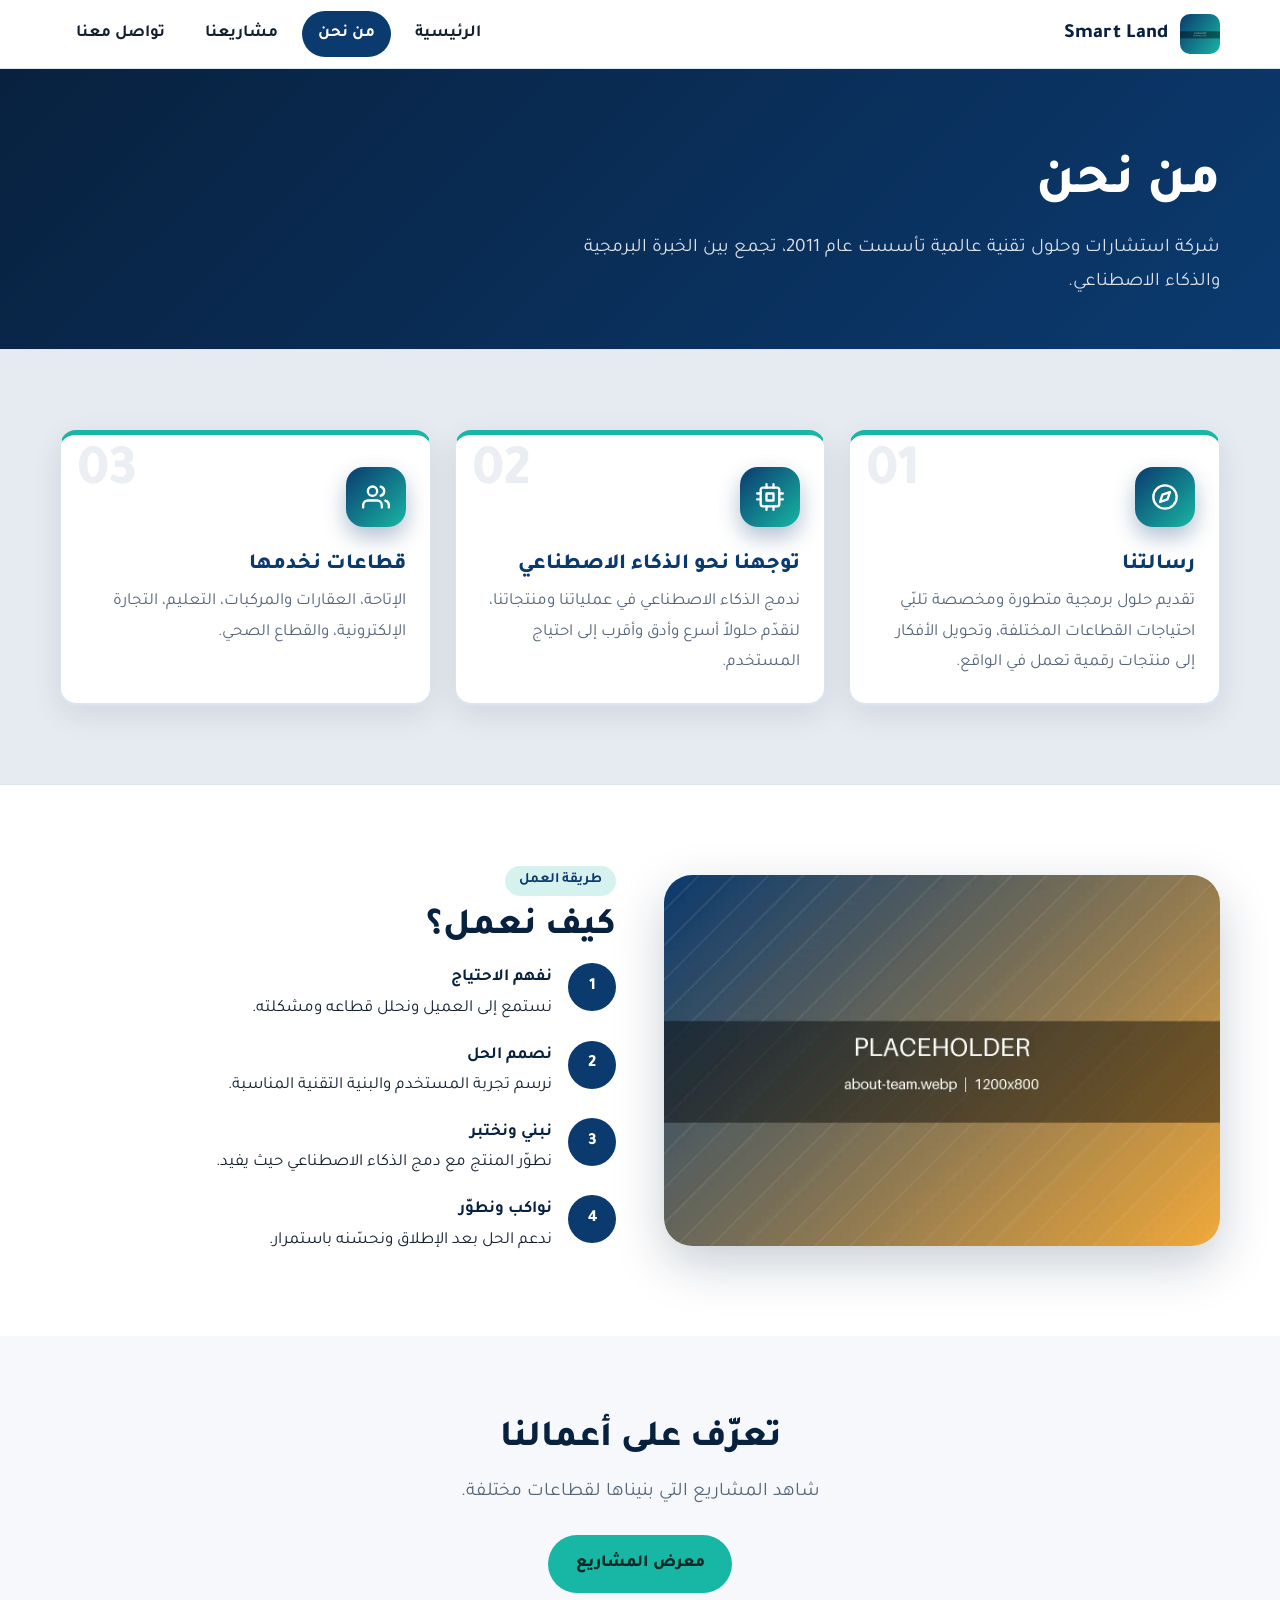
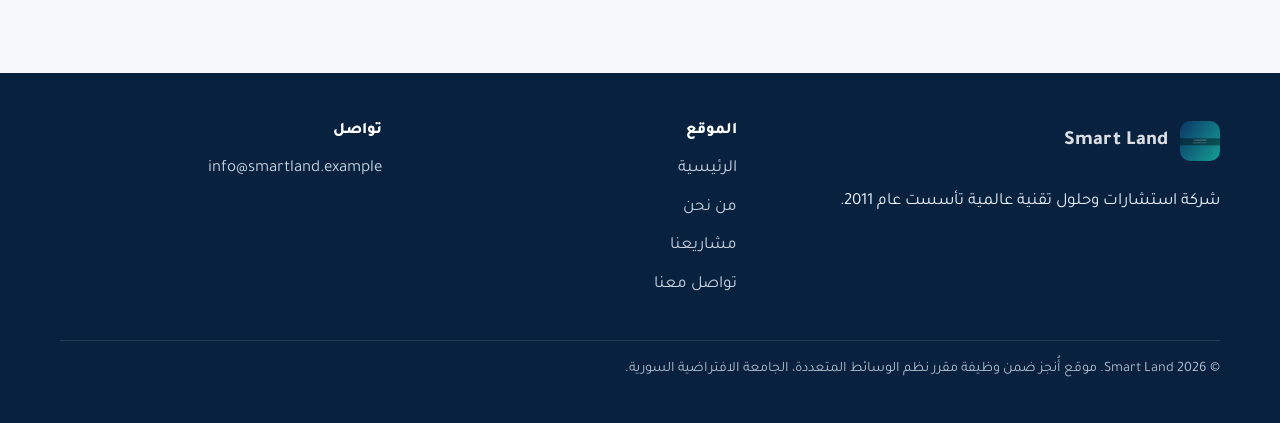
==== about.html @ 10cc29fd "tokens" ====
<!doctype html>
<html lang="ar" dir="rtl">
<head>
  <meta charset="utf-8">
  <meta name="viewport" content="width=device-width, initial-scale=1">
  <title>من نحن | Smart Land</title>
  <meta name="description" content="رسالة Smart Land وتوجهاتها وطريقة عملها في تقديم حلول برمجية مخصصة مدمجة بالذكاء الاصطناعي.">
  <link rel="icon" type="image/webp" href="assets/images/favicon.webp">
  <link rel="preconnect" href="https://fonts.googleapis.com">
  <link rel="preconnect" href="https://fonts.gstatic.com" crossorigin>
  <link rel="stylesheet" href="https://fonts.googleapis.com/css2?family=Tajawal:wght@400;500;700;800&display=swap">
  <link rel="stylesheet" href="css/tokens.css">
  <link rel="stylesheet" href="css/base.css">
  <link rel="stylesheet" href="css/components.css">
  <script>document.documentElement.classList.add("js");</script>
</head>
<body>
  <svg width="0" height="0" style="position:absolute" aria-hidden="true" focusable="false">
    <symbol id="i-cpu" viewBox="0 0 24 24"><rect x="4" y="4" width="16" height="16" rx="2"/><rect x="9" y="9" width="6" height="6"/><path d="M9 1v3M15 1v3M9 20v3M15 20v3M20 9h3M20 14h3M1 9h3M1 14h3"/></symbol>
    <symbol id="i-compass" viewBox="0 0 24 24"><circle cx="12" cy="12" r="10"/><polygon points="16.24 7.76 14.12 14.12 7.76 16.24 9.88 9.88 16.24 7.76"/></symbol>
    <symbol id="i-users" viewBox="0 0 24 24"><path d="M17 21v-2a4 4 0 0 0-4-4H5a4 4 0 0 0-4 4v2"/><circle cx="9" cy="7" r="4"/><path d="M23 21v-2a4 4 0 0 0-3-3.87"/><path d="M16 3.13a4 4 0 0 1 0 7.75"/></symbol>
  </svg>

  <a class="skip-link" href="#main">انتقل إلى المحتوى</a>

  <header class="site-header">
    <div class="container">
      <a class="brand" href="index.html">
        <img src="assets/images/logo-main.webp" width="40" height="40" alt="شعار Smart Land">
        <span>Smart Land</span>
      </a>
      <button class="nav-toggle" aria-expanded="false" aria-controls="site-nav" aria-label="القائمة">
        <span></span><span></span><span></span>
      </button>
      <nav class="nav" id="site-nav" aria-label="التنقل الرئيسي">
        <a href="index.html">الرئيسية</a>
        <a href="about.html" aria-current="page">من نحن</a>
        <a href="projects.html">مشاريعنا</a>
        <a href="contact.html">تواصل معنا</a>
      </nav>
    </div>
  </header>

  <main id="main">
    <section class="page-hero">
      <div class="container">
        <h1>من نحن</h1>
        <p>شركة استشارات وحلول تقنية عالمية تأسست عام 2011، تجمع بين الخبرة البرمجية والذكاء الاصطناعي.</p>
      </div>
    </section>

    <!-- ========== الرسالة والتوجهات ========== -->
    <section class="section section--cards">
      <div class="container">
        <!-- TODO[R2]: أكمل الصفحة بحسب تصميم R3 وأضف أقسامك الخاصة بنفس الأصناف -->
        <!-- TODO[R7]: نصوص هذا القسم مسودة مبنية على نص الوظيفة؛ راجعها وأضف محتوى موثَّق -->
        <div class="grid">
          <article class="card reveal">
            <span class="icon"><svg aria-hidden="true"><use href="#i-compass"/></svg></span>
            <h2>رسالتنا</h2>
            <p>تقديم حلول برمجية متطورة ومخصصة تلبّي احتياجات القطاعات المختلفة، وتحويل الأفكار إلى منتجات رقمية تعمل في الواقع.</p>
          </article>
          <article class="card reveal">
            <span class="icon"><svg aria-hidden="true"><use href="#i-cpu"/></svg></span>
            <h2>توجهنا نحو الذكاء الاصطناعي</h2>
            <p>ندمج الذكاء الاصطناعي في عملياتنا ومنتجاتنا، لنقدّم حلولاً أسرع وأدق وأقرب إلى احتياج المستخدم.</p>
          </article>
          <article class="card reveal">
            <span class="icon"><svg aria-hidden="true"><use href="#i-users"/></svg></span>
            <h2>قطاعات نخدمها</h2>
            <p>الإتاحة، العقارات والمركبات، التعليم، التجارة الإلكترونية، والقطاع الصحي.</p>
          </article>
        </div>
      </div>
    </section>

    <!-- ========== الصورة + كيف نعمل ========== -->
    <section class="section section--alt">
      <div class="container split">
        <!-- TODO[R4]: صورة معالجة للفريق أو لمكان العمل -->
        <img class="reveal" src="assets/images/about-team.webp" width="1200" height="800" loading="lazy" alt="فريق Smart Land يناقش تصميم حل برمجي">
        <div class="reveal">
          <span class="eyebrow">طريقة العمل</span>
          <h2>كيف نعمل؟</h2>
          <!-- TODO[R7]: تحقق من هذه الخطوات وعدّلها لتناسب ما تعتمده الشركة فعلاً -->
          <ol class="steps">
            <li><div><strong>نفهم الاحتياج</strong>نستمع إلى العميل ونحلل قطاعه ومشكلته.</div></li>
            <li><div><strong>نصمم الحل</strong>نرسم تجربة المستخدم والبنية التقنية المناسبة.</div></li>
            <li><div><strong>نبني ونختبر</strong>نطوّر المنتج مع دمج الذكاء الاصطناعي حيث يفيد.</div></li>
            <li><div><strong>نواكب ونطوّر</strong>ندعم الحل بعد الإطلاق ونحسّنه باستمرار.</div></li>
          </ol>
        </div>
      </div>
    </section>

    <section class="section cta">
      <div class="container reveal">
        <h2>تعرّف على أعمالنا</h2>
        <p class="lead">شاهد المشاريع التي بنيناها لقطاعات مختلفة.</p>
        <div class="btn-row"><a class="btn btn--primary" href="projects.html">معرض المشاريع</a></div>
      </div>
    </section>
  </main>

  <footer class="site-footer">
    <div class="container">
      <div class="footer-grid">
        <div>
          <a class="brand" href="index.html"><img src="assets/images/logo-main.webp" width="40" height="40" alt=""><span>Smart Land</span></a>
          <p>شركة استشارات وحلول تقنية عالمية تأسست عام 2011.</p>
        </div>
        <nav aria-label="روابط التذييل">
          <h3>الموقع</h3>
          <ul>
            <li><a href="index.html">الرئيسية</a></li>
            <li><a href="about.html">من نحن</a></li>
            <li><a href="projects.html">مشاريعنا</a></li>
            <li><a href="contact.html">تواصل معنا</a></li>
          </ul>
        </nav>
        <div>
          <h3>تواصل</h3>
          <ul><li><a href="mailto:info@smartland.example">info@smartland.example</a></li></ul>
        </div>
      </div>
      <p class="footer-note">© <span data-year>2026</span> Smart Land. موقع أُنجز ضمن وظيفة مقرر نظم الوسائط المتعددة، الجامعة الافتراضية السورية.</p>
    </div>
  </footer>

  <script src="js/main.js" defer></script>
</body>
</html>
---- css/tokens.css ----
/* ==========================================================================
   tokens.css — هوية Smart Land (المتغيرات فقط)
   TODO[R3]: استبدل القيم أدناه بقيم دليل الهوية المعتمد. لا تغيّر أسماء المتغيرات.
   باقي ملفات CSS تقرأ من هنا فقط، فتغيير هذا الملف يغيّر مظهر الموقع كله.
   ========================================================================== */

:root {
  /* الألوان (قيم مؤقتة حتى اعتماد الهوية) */
  --color-primary: #0b3a6f;
  --color-primary-contrast: #ffffff;
  --color-accent: #18b6a4;
  --color-accent-contrast: #062925;
  --color-highlight: #f2a93b;

  --color-bg: #f6f8fb;
  --color-surface: #ffffff;
  --color-dark: #08213f;
  --color-dark-contrast: #eaf1fa;

  --color-text: #14202e;
  --color-text-muted: #55657a;
  --color-border: #dbe3ee;

  /* الخطوط (Tajawal تُحمَّل من Google Fonts في رأس كل صفحة) */
  --font-body: "Tajawal", "Segoe UI", Tahoma, Arial, sans-serif;
  --font-display: "Tajawal", "Segoe UI", Tahoma, Arial, sans-serif;

  /* الأشكال */
  --radius-sm: 8px;
  --radius: 16px;
  --radius-lg: 28px;
  --shadow: 0 10px 30px rgba(8, 33, 63, 0.10);
  --shadow-strong: 0 18px 50px rgba(8, 33, 63, 0.22);

  /* المسافات والعرض */
  --space-1: 0.25rem;
  --space-2: 0.5rem;
  --space-3: 0.75rem;
  --space-4: 1rem;
  --space-5: 1.5rem;
  --space-6: 2rem;
  --space-7: 3rem;
  --space-8: 5rem;
  --container: 1160px;
  --gutter: 20px;

  /* الحركة */
  --ease: cubic-bezier(0.2, 0.7, 0.2, 1);
  --dur: 0.5s;
}
---- css/base.css ----
/* base.css — إعادة ضبط، طباعة، تخطيط عام (RTL أولاً) */

*,
*::before,
*::after {
  box-sizing: border-box;
}

html {
  -webkit-text-size-adjust: 100%;
  scroll-behavior: smooth;
  scroll-padding-top: 84px; /* ارتفاع الهيدر الثابت */
}

body {
  margin: 0;
  font-family: var(--font-body);
  font-size: 1.0625rem;
  line-height: 1.8;
  color: var(--color-text);
  background: var(--color-bg);
  text-rendering: optimizeLegibility;
}

img,
video {
  display: block;
  max-width: 100%;
  height: auto;
}

h1,
h2,
h3,
h4 {
  margin: 0 0 var(--space-3);
  font-family: var(--font-display);
  font-weight: 800;
  line-height: 1.3;
  color: var(--color-dark);
}

h1 { font-size: clamp(2rem, 5vw, 3.4rem); }
h2 { font-size: clamp(1.6rem, 3.4vw, 2.3rem); }
h3 { font-size: 1.25rem; }

p { margin: 0 0 var(--space-4); }

a {
  color: var(--color-primary);
  text-decoration-thickness: 1px;
  text-underline-offset: 3px;
}

ul,
ol { margin: 0; padding: 0; list-style: none; }

button,
input,
textarea,
select { font: inherit; color: inherit; }

:focus-visible {
  outline: 3px solid var(--color-highlight);
  outline-offset: 3px;
  border-radius: 4px;
}

.container {
  width: min(100% - 2 * var(--gutter), var(--container));
  margin-inline: auto;
}

.section { padding-block: var(--space-8); }
.section--alt { background: var(--color-surface); }
.section--dark {
  background: var(--color-dark);
  color: var(--color-dark-contrast);
}
.section--dark h2,
.section--dark h3 { color: #fff; }

.section-head {
  max-width: 680px;
  margin-bottom: var(--space-7);
}
.section-head--center { margin-inline: auto; text-align: center; }

.eyebrow {
  display: inline-block;
  margin-bottom: var(--space-2);
  padding: 2px 14px;
  font-size: 0.9rem;
  font-weight: 700;
  color: var(--color-primary);
  background: color-mix(in srgb, var(--color-accent) 18%, transparent);
  border-radius: 999px;
}
.section--dark .eyebrow { color: var(--color-accent); background: rgba(255, 255, 255, 0.08); }

.lead { font-size: 1.2rem; color: var(--color-text-muted); }
.section--dark .lead { color: color-mix(in srgb, var(--color-dark-contrast) 80%, transparent); }

.visually-hidden {
  position: absolute !important;
  width: 1px;
  height: 1px;
  margin: -1px;
  padding: 0;
  overflow: hidden;
  clip: rect(0, 0, 0, 0);
  white-space: nowrap;
  border: 0;
}

.skip-link {
  position: absolute;
  inset-block-start: -60px;
  inset-inline-start: var(--gutter);
  z-index: 200;
  padding: var(--space-2) var(--space-4);
  color: #fff;
  background: var(--color-primary);
  border-radius: var(--radius-sm);
}
.skip-link:focus { inset-block-start: var(--space-3); }

/* ظهور تدريجي عند التمرير (يُفعَّل بالجافاسكربت فقط، فلا يختفي المحتوى بدونها) */
.js .reveal {
  opacity: 0;
  transform: translateY(24px);
  transition: opacity var(--dur) var(--ease), transform var(--dur) var(--ease);
}
.js .reveal.is-visible { opacity: 1; transform: none; }

@media (prefers-reduced-motion: reduce) {
  html { scroll-behavior: auto; }
  .js .reveal { opacity: 1; transform: none; transition: none; }
  * { animation-duration: 0.01ms !important; transition-duration: 0.01ms !important; }
}
---- css/components.css ----
/* components.css — مكوّنات الواجهة. لا ألوان صريحة هنا: كلها من tokens.css */

/* ---------- الهيدر والتنقل ---------- */
.site-header {
  position: sticky;
  inset-block-start: 0;
  z-index: 100;
  background: color-mix(in srgb, var(--color-surface) 92%, transparent);
  backdrop-filter: blur(10px);
  border-block-end: 1px solid var(--color-border);
}
.site-header .container {
  display: flex;
  align-items: center;
  justify-content: space-between;
  gap: var(--space-4);
  min-height: 68px;
}
.brand {
  display: inline-flex;
  align-items: center;
  gap: var(--space-3);
  font-weight: 800;
  font-size: 1.25rem;
  color: var(--color-dark);
  text-decoration: none;
}
.brand img { width: 40px; height: 40px; border-radius: 10px; }

.nav-toggle {
  display: none;
  padding: var(--space-2) var(--space-3);
  background: none;
  border: 1px solid var(--color-border);
  border-radius: var(--radius-sm);
  cursor: pointer;
}
.nav-toggle span {
  display: block;
  width: 22px;
  height: 2px;
  margin-block: 5px;
  background: var(--color-dark);
}
.nav { display: flex; align-items: center; gap: var(--space-2); }
.nav a {
  padding: var(--space-2) var(--space-4);
  font-weight: 700;
  color: var(--color-text);
  text-decoration: none;
  border-radius: 999px;
  transition: background 0.2s, color 0.2s;
}
.nav a:hover { background: color-mix(in srgb, var(--color-accent) 16%, transparent); }
.nav a[aria-current="page"] { color: var(--color-primary-contrast); background: var(--color-primary); }

@media (max-width: 820px) {
  .nav-toggle { display: block; }
  .nav {
    position: absolute;
    inset-inline: 0;
    inset-block-start: 100%;
    flex-direction: column;
    align-items: stretch;
    padding: var(--space-3) var(--gutter) var(--space-5);
    background: var(--color-surface);
    border-block-end: 1px solid var(--color-border);
    box-shadow: var(--shadow);
    display: none;
  }
  .nav.is-open { display: flex; }
  .nav a { padding: var(--space-3) var(--space-4); }
}

/* ---------- الأزرار ---------- */
.btn {
  display: inline-flex;
  align-items: center;
  justify-content: center;
  gap: var(--space-2);
  padding: 0.75rem 1.6rem;
  font-weight: 800;
  text-decoration: none;
  border: 2px solid transparent;
  border-radius: 999px;
  cursor: pointer;
  transition: transform 0.2s var(--ease), box-shadow 0.2s, background 0.2s;
}
.btn:hover { transform: translateY(-2px); box-shadow: var(--shadow); }
.btn--primary { color: var(--color-accent-contrast); background: var(--color-accent); }
.btn--ghost { color: #fff; border-color: rgba(255, 255, 255, 0.55); background: transparent; }
.btn--ghost:hover { background: rgba(255, 255, 255, 0.12); }
.btn--dark { color: var(--color-primary-contrast); background: var(--color-primary); }
.btn-row { display: flex; flex-wrap: wrap; gap: var(--space-3); margin-block-start: var(--space-5); }

/* ---------- الواجهة الرئيسية (hero) ---------- */
.hero {
  position: relative;
  display: grid;
  align-items: center;
  min-height: min(88vh, 760px);
  color: #fff;
  background: var(--color-dark);
  overflow: hidden;
  isolation: isolate;
}
.hero__bg {
  position: absolute;
  inset: 0;
  z-index: -2;
  width: 100%;
  height: 100%;
  object-fit: cover;
}
.hero::after {
  content: "";
  position: absolute;
  inset: 0;
  z-index: -1;
  background: linear-gradient(
    270deg,
    color-mix(in srgb, var(--color-dark) 92%, transparent) 15%,
    color-mix(in srgb, var(--color-dark) 45%, transparent) 100%
  );
}
.hero .container { padding-block: var(--space-8); }
.hero h1 { max-width: 16ch; color: #fff; }
.hero p { max-width: 54ch; font-size: 1.25rem; color: color-mix(in srgb, #fff 88%, transparent); }
.hero .eyebrow { color: var(--color-accent); background: rgba(255, 255, 255, 0.1); }

.page-hero {
  padding-block: var(--space-8) var(--space-7);
  color: #fff;
  background: linear-gradient(135deg, var(--color-dark), var(--color-primary));
}
.page-hero h1 { color: #fff; margin-bottom: var(--space-3); }
.page-hero p { max-width: 60ch; margin: 0; font-size: 1.2rem; color: color-mix(in srgb, #fff 85%, transparent); }

/* ---------- الإحصاءات ---------- */
.stats {
  display: grid;
  grid-template-columns: repeat(auto-fit, minmax(200px, 1fr));
  gap: var(--space-5);
  margin-block-start: calc(var(--space-7) * -1);
  position: relative;
  z-index: 2;
}
/* المربع = زر. perspective هنا تعطي عمقاً ثلاثي الأبعاد للقلب */
.stat {
  display: block;
  padding: 0;
  font: inherit;
  text-align: center;
  color: inherit;
  background: none;
  border: 0;
  border-radius: var(--radius);
  cursor: pointer;
  perspective: 900px;
}
/* هذا العنصر هو الذي يدور (الكلاس flip-diagonal-2-tl يُضاف عليه من main.js) */
.stat__inner {
  position: relative;
  display: block;
  min-height: 150px;
  transform-style: preserve-3d;
}
.stat__face {
  position: absolute;
  inset: 0;
  display: flex;
  flex-direction: column;
  align-items: center;
  justify-content: center;
  gap: var(--space-1);
  padding: var(--space-4);
  background: var(--color-surface);
  border: 1px solid var(--color-border);
  border-radius: var(--radius);
  box-shadow: var(--shadow);
  -webkit-backface-visibility: hidden;
          backface-visibility: hidden;
}
/* الوجه الخلفي مقلوب مسبقاً حول المحور نفسه، فيظهر مستقيماً بعد القلب */
.stat__face--back {
  color: var(--color-primary-contrast);
  background: var(--color-primary);
  border-color: var(--color-primary);
  -webkit-transform: rotate3d(-1, 1, 0, 180deg);
          transform: rotate3d(-1, 1, 0, 180deg);
}
.stat__label { font-weight: 700; color: var(--color-dark); }
.stat__hint { font-size: 0.85rem; color: var(--color-text-muted); }
.stat__value {
  font-size: 2.6rem;
  line-height: 1.2;
  color: var(--color-primary-contrast);
}
.stat__face--back .stat__label { color: color-mix(in srgb, var(--color-primary-contrast) 85%, transparent); }
.stat:hover .stat__face--front { border-color: var(--color-accent); }

/* ----------------------------------------------
 * انيمشن القلب: Animista (flip-diagonal-2-tl)
 * Licensed under FreeBSD License. http://animista.net/license
 * ---------------------------------------------- */
.flip-diagonal-2-tl {
	-webkit-animation: flip-diagonal-2-tl 0.4s cubic-bezier(0.455, 0.030, 0.515, 0.955) both;
	        animation: flip-diagonal-2-tl 0.4s cubic-bezier(0.455, 0.030, 0.515, 0.955) both;
}
@-webkit-keyframes flip-diagonal-2-tl {
  0% {
    -webkit-transform: rotate3d(-1, 1, 0, 0deg);
            transform: rotate3d(-1, 1, 0, 0deg);
  }
  100% {
    -webkit-transform: rotate3d(-1, 1, 0, -180deg);
            transform: rotate3d(-1, 1, 0, -180deg);
  }
}
@keyframes flip-diagonal-2-tl {
  0% {
    -webkit-transform: rotate3d(-1, 1, 0, 0deg);
            transform: rotate3d(-1, 1, 0, 0deg);
  }
  100% {
    -webkit-transform: rotate3d(-1, 1, 0, -180deg);
            transform: rotate3d(-1, 1, 0, -180deg);
  }
}

/* القلب العكسي (إضافتنا): يعيد المربع إلى وجهه الأمامي عند الضغط مرة ثانية */
.flip-diagonal-2-tl-back {
	-webkit-animation: flip-diagonal-2-tl-back 0.4s cubic-bezier(0.455, 0.030, 0.515, 0.955) both;
	        animation: flip-diagonal-2-tl-back 0.4s cubic-bezier(0.455, 0.030, 0.515, 0.955) both;
}
@-webkit-keyframes flip-diagonal-2-tl-back {
  0% {
    -webkit-transform: rotate3d(-1, 1, 0, -180deg);
            transform: rotate3d(-1, 1, 0, -180deg);
  }
  100% {
    -webkit-transform: rotate3d(-1, 1, 0, 0deg);
            transform: rotate3d(-1, 1, 0, 0deg);
  }
}
@keyframes flip-diagonal-2-tl-back {
  0% {
    -webkit-transform: rotate3d(-1, 1, 0, -180deg);
            transform: rotate3d(-1, 1, 0, -180deg);
  }
  100% {
    -webkit-transform: rotate3d(-1, 1, 0, 0deg);
            transform: rotate3d(-1, 1, 0, 0deg);
  }
}

/* ---------- البطاقات ---------- */
.grid {
  display: grid;
  grid-template-columns: repeat(auto-fill, minmax(280px, 1fr));
  gap: var(--space-5);
}
.card {
  display: flex;
  flex-direction: column;
  padding: var(--space-5);
  background: var(--color-surface);
  border: 1px solid var(--color-border);
  border-radius: var(--radius);
  transition: transform 0.25s var(--ease), box-shadow 0.25s;
}
.card:hover { transform: translateY(-4px); box-shadow: var(--shadow); }
.card p { margin: 0; color: var(--color-text-muted); }
.card h2,
.project__body h2 { font-size: 1.35rem; }
.section--alt .card { background: var(--color-bg); }

.icon {
  display: grid;
  place-items: center;
  width: 52px;
  height: 52px;
  margin-bottom: var(--space-4);
  color: var(--color-primary);
  background: color-mix(in srgb, var(--color-accent) 20%, transparent);
  border-radius: 14px;
}
.icon svg {
  width: 26px;
  height: 26px;
  fill: none;
  stroke: currentColor;
  stroke-width: 2;
  stroke-linecap: round;
  stroke-linejoin: round;
}

.split {
  display: grid;
  grid-template-columns: 1fr 1fr;
  gap: var(--space-7);
  align-items: center;
}
.split img { width: 100%; border-radius: var(--radius-lg); box-shadow: var(--shadow-strong); }
@media (max-width: 820px) { .split { grid-template-columns: 1fr; gap: var(--space-5); } }

.steps { counter-reset: step; display: grid; gap: var(--space-4); }
.steps li {
  counter-increment: step;
  display: grid;
  grid-template-columns: 48px 1fr;
  gap: var(--space-4);
  align-items: start;
}
.steps li::before {
  content: counter(step);
  display: grid;
  place-items: center;
  width: 48px;
  height: 48px;
  font-weight: 800;
  color: var(--color-primary-contrast);
  background: var(--color-primary);
  border-radius: 50%;
}
.steps strong { display: block; color: var(--color-dark); }

/* ---------- المشاريع ---------- */
.filters { display: flex; flex-wrap: wrap; gap: var(--space-2); margin-bottom: var(--space-6); }
.filter-btn {
  padding: var(--space-2) var(--space-4);
  font-weight: 700;
  background: var(--color-surface);
  border: 1px solid var(--color-border);
  border-radius: 999px;
  cursor: pointer;
}
.filter-btn[aria-pressed="true"] {
  color: var(--color-primary-contrast);
  background: var(--color-primary);
  border-color: var(--color-primary);
}

.project {
  display: flex;
  flex-direction: column;
  overflow: hidden;
  background: var(--color-surface);
  border: 1px solid var(--color-border);
  border-radius: var(--radius);
  transition: transform 0.25s var(--ease), box-shadow 0.25s;
}
.project:hover { transform: translateY(-4px); box-shadow: var(--shadow-strong); }
.project[hidden] { display: none; }
.project > img { width: 100%; aspect-ratio: 3 / 2; object-fit: cover; }
.project__media {
  position: relative;
  padding: 0;
  border: 0;
  background: none;
  cursor: zoom-in;
  overflow: hidden;
}
.project__media img {
  width: 100%;
  aspect-ratio: 3 / 2;
  object-fit: cover;
  transition: transform 0.6s var(--ease);
}
.project:hover .project__media img { transform: scale(1.06); }
.project__body { display: flex; flex: 1; flex-direction: column; padding: var(--space-5); }
.project__body p { color: var(--color-text-muted); }
.tag {
  align-self: flex-start;
  margin-bottom: var(--space-3);
  padding: 2px 12px;
  font-size: 0.85rem;
  font-weight: 800;
  color: var(--color-primary);
  background: color-mix(in srgb, var(--color-highlight) 28%, transparent);
  border-radius: 999px;
}

/* ---------- الفيديو + النص المتزامن ---------- */
.video-block {
  display: grid;
  grid-template-columns: 1.5fr 1fr;
  gap: var(--space-5);
  align-items: stretch;
}
@media (max-width: 900px) { .video-block { grid-template-columns: 1fr; } }

.video-player {
  position: relative;
  overflow: hidden;
  background: #000;
  border-radius: var(--radius);
  box-shadow: var(--shadow-strong);
}
.video-player video { width: 100%; aspect-ratio: 16 / 9; background: #000; }
.video-fallback {
  padding: var(--space-3) var(--space-4);
  font-size: 0.95rem;
  color: var(--color-dark-contrast);
  background: rgba(255, 255, 255, 0.08);
}
.video-fallback[hidden] { display: none; }

.transcript {
  display: flex;
  flex-direction: column;
  min-height: 0;
  max-height: 440px;
  padding: var(--space-4);
  color: var(--color-text);
  background: var(--color-surface);
  border-radius: var(--radius);
}
.transcript h3 { margin-bottom: var(--space-3); font-size: 1.05rem; }
.transcript ol {
  position: relative; /* كي تحسب offsetTop داخل القائمة نفسها (video-sync.js) */
  flex: 1;
  min-height: 0;
  overflow-y: auto;
  display: grid;
  align-content: start;
  gap: var(--space-1);
}
.transcript button {
  display: block;
  width: 100%;
  padding: var(--space-2) var(--space-3);
  text-align: start;
  line-height: 1.7;
  background: none;
  border: 0;
  border-inline-start: 4px solid transparent;
  border-radius: var(--radius-sm);
  cursor: pointer;
  transition: background 0.2s;
}
.transcript button:hover { background: var(--color-bg); }
.transcript .is-active button {
  font-weight: 800;
  background: color-mix(in srgb, var(--color-accent) 18%, transparent);
  border-inline-start-color: var(--color-accent);
}
.transcript time { margin-inline-end: var(--space-2); font-size: 0.8rem; color: var(--color-text-muted); }

/* ---------- Lightbox ---------- */
dialog.lightbox {
  width: min(94vw, 1100px);
  max-height: 92vh;
  padding: 0;
  overflow: hidden;
  color: #fff;
  background: var(--color-dark);
  border: 0;
  border-radius: var(--radius);
}
dialog.lightbox::backdrop { background: rgba(4, 12, 24, 0.82); }
dialog.lightbox img { width: 100%; max-height: 80vh; object-fit: contain; }
dialog.lightbox p { margin: 0; padding: var(--space-3) var(--space-5); }
.lightbox__close {
  position: absolute;
  inset-block-start: var(--space-3);
  inset-inline-end: var(--space-3);
  width: 42px;
  height: 42px;
  font-size: 1.5rem;
  line-height: 1;
  color: #fff;
  background: rgba(0, 0, 0, 0.55);
  border: 0;
  border-radius: 50%;
  cursor: pointer;
}

/* ---------- التواصل ---------- */
.contact-grid { display: grid; grid-template-columns: 1fr 1.2fr; gap: var(--space-6); align-items: start; }
@media (max-width: 820px) { .contact-grid { grid-template-columns: 1fr; } }
.contact-list { display: grid; gap: var(--space-4); }
.contact-list li { display: flex; gap: var(--space-4); align-items: flex-start; }
.contact-list .icon { flex: none; margin: 0; }
.contact-list strong { display: block; color: var(--color-dark); }

.form { display: grid; gap: var(--space-4); padding: var(--space-6); background: var(--color-surface); border: 1px solid var(--color-border); border-radius: var(--radius); box-shadow: var(--shadow); }
.form label { display: grid; gap: var(--space-2); font-weight: 700; }
.form input,
.form textarea {
  padding: 0.75rem 1rem;
  background: var(--color-bg);
  border: 1px solid var(--color-border);
  border-radius: var(--radius-sm);
}
.form input:focus,
.form textarea:focus { outline: 3px solid color-mix(in srgb, var(--color-accent) 50%, transparent); border-color: var(--color-accent); }
.form textarea { min-height: 150px; resize: vertical; }

/* ---------- دعوة للتواصل + التذييل ---------- */
.cta { text-align: center; }
.cta p { max-width: 52ch; margin-inline: auto; }
.cta .btn-row { justify-content: center; }

.site-footer {
  padding-block: var(--space-7) var(--space-5);
  color: var(--color-dark-contrast);
  background: var(--color-dark);
}
.site-footer .brand { color: #fff; }
.footer-grid { display: grid; grid-template-columns: 1.4fr 1fr 1fr; gap: var(--space-6); }
@media (max-width: 820px) { .footer-grid { grid-template-columns: 1fr; } }
.site-footer h3 { font-size: 1rem; color: #fff; }
.site-footer .brand + p { margin-block-start: var(--space-3); }
.site-footer a { color: var(--color-dark-contrast); text-decoration: none; opacity: 0.85; }
.site-footer a:hover { opacity: 1; text-decoration: underline; }
.site-footer li { margin-bottom: var(--space-2); }
.footer-note {
  margin-block-start: var(--space-6);
  padding-block-start: var(--space-4);
  font-size: 0.9rem;
  border-block-start: 1px solid rgba(255, 255, 255, 0.14);
  opacity: 0.75;
}

/* ============================================================
   بطاقات الأقسام (الخدمات في الرئيسية، الرسالة في من نحن، قصص النجاح
   في المشاريع) — بطاقات فاتحة بشريط ملوّن وأيقونة متدرّجة، وتمتلئ
   بلون الهوية عند المرور. تُفعَّل بإضافة .section--cards إلى القسم.
   كل الألوان من tokens.css فقط.
   ============================================================ */
/* شريط بلون أغمق قليلاً من الصفحة ليفصل القسم عمّا قبله وبعده وتبرز البطاقات البيضاء */
.section--cards {
  background: color-mix(in srgb, var(--color-primary) 7%, var(--color-bg));
  border-block: 1px solid var(--color-border);
}
.section--cards .grid { counter-reset: cardnum; }

.section--cards .card {
  position: relative;
  isolation: isolate;
  overflow: hidden;
  counter-increment: cardnum;
  padding: var(--space-6) var(--space-5) var(--space-5);
  background: var(--color-surface);
  border-color: var(--color-border);
  border-block-start: 5px solid var(--color-accent);
  box-shadow: 0 2px 0 var(--color-border), var(--shadow);
  transition:
    opacity var(--dur) var(--ease),
    transform 0.35s var(--ease),
    box-shadow 0.35s var(--ease),
    border-color 0.35s var(--ease);
}
.section--cards .card:hover {
  transform: translateY(-8px);
  border-color: var(--color-primary);
  box-shadow: var(--shadow-strong);
}

.section--cards .card h2,
.section--cards .card h3 {
  margin: 0 0 var(--space-2);
  font-size: 1.35rem;
  color: var(--color-primary);
  transition: color 0.35s var(--ease);
}
.section--cards .card p {
  line-height: 1.8;
  transition: color 0.35s var(--ease);
}

/* رقم الخدمة كعلامة مائية في الزاوية */
.section--cards .card::after {
  content: counter(cardnum, decimal-leading-zero);
  position: absolute;
  inset-block-start: var(--space-3);
  inset-inline-end: var(--space-4);
  font-size: 3.6rem;
  font-weight: 800;
  line-height: 1;
  letter-spacing: -0.02em;
  color: var(--color-primary);
  opacity: 0.08;
  pointer-events: none;
  transition: color 0.35s var(--ease), opacity 0.35s var(--ease);
}

/* طبقة التعبئة التي تظهر عند المرور */
.section--cards .card::before {
  content: "";
  position: absolute;
  inset: 0;
  z-index: -1;
  background:
    radial-gradient(420px 220px at 100% 0%, color-mix(in srgb, var(--color-accent) 45%, transparent), transparent 70%),
    linear-gradient(160deg, var(--color-primary), var(--color-dark));
  opacity: 0;
  transition: opacity 0.4s var(--ease);
}

.section--cards .icon {
  width: 60px;
  height: 60px;
  margin-bottom: var(--space-5);
  border-radius: 18px;
  color: #fff;
  background: linear-gradient(135deg, var(--color-primary), var(--color-accent));
  box-shadow: 0 10px 22px color-mix(in srgb, var(--color-primary) 32%, transparent);
  transition: transform 0.35s var(--ease), background 0.35s var(--ease), color 0.35s var(--ease), box-shadow 0.35s var(--ease);
}
.section--cards .icon svg { width: 28px; height: 28px; }

.section--cards .card:hover::before { opacity: 1; }
.section--cards .card:hover h2,
.section--cards .card:hover h3 { color: #fff; }
.section--cards .card:hover p { color: color-mix(in srgb, var(--color-dark-contrast) 85%, transparent); }
.section--cards .card:hover::after { color: #fff; opacity: 0.1; }
.section--cards .card:hover .icon {
  transform: scale(1.08) rotate(-6deg);
  color: var(--color-dark);
  background: var(--color-highlight);
  box-shadow: 0 10px 24px rgba(0, 0, 0, 0.25);
}

/* لمستخدمي لوحة المفاتيح: نفس تأثير المرور عند التركيز داخل البطاقة (إن أضيف رابط لاحقاً) */
.section--cards .card:focus-within::before { opacity: 1; }

@media (prefers-reduced-motion: reduce) {
  .section--cards .card:hover,
  .section--cards .card:hover .icon { transform: none; }
}
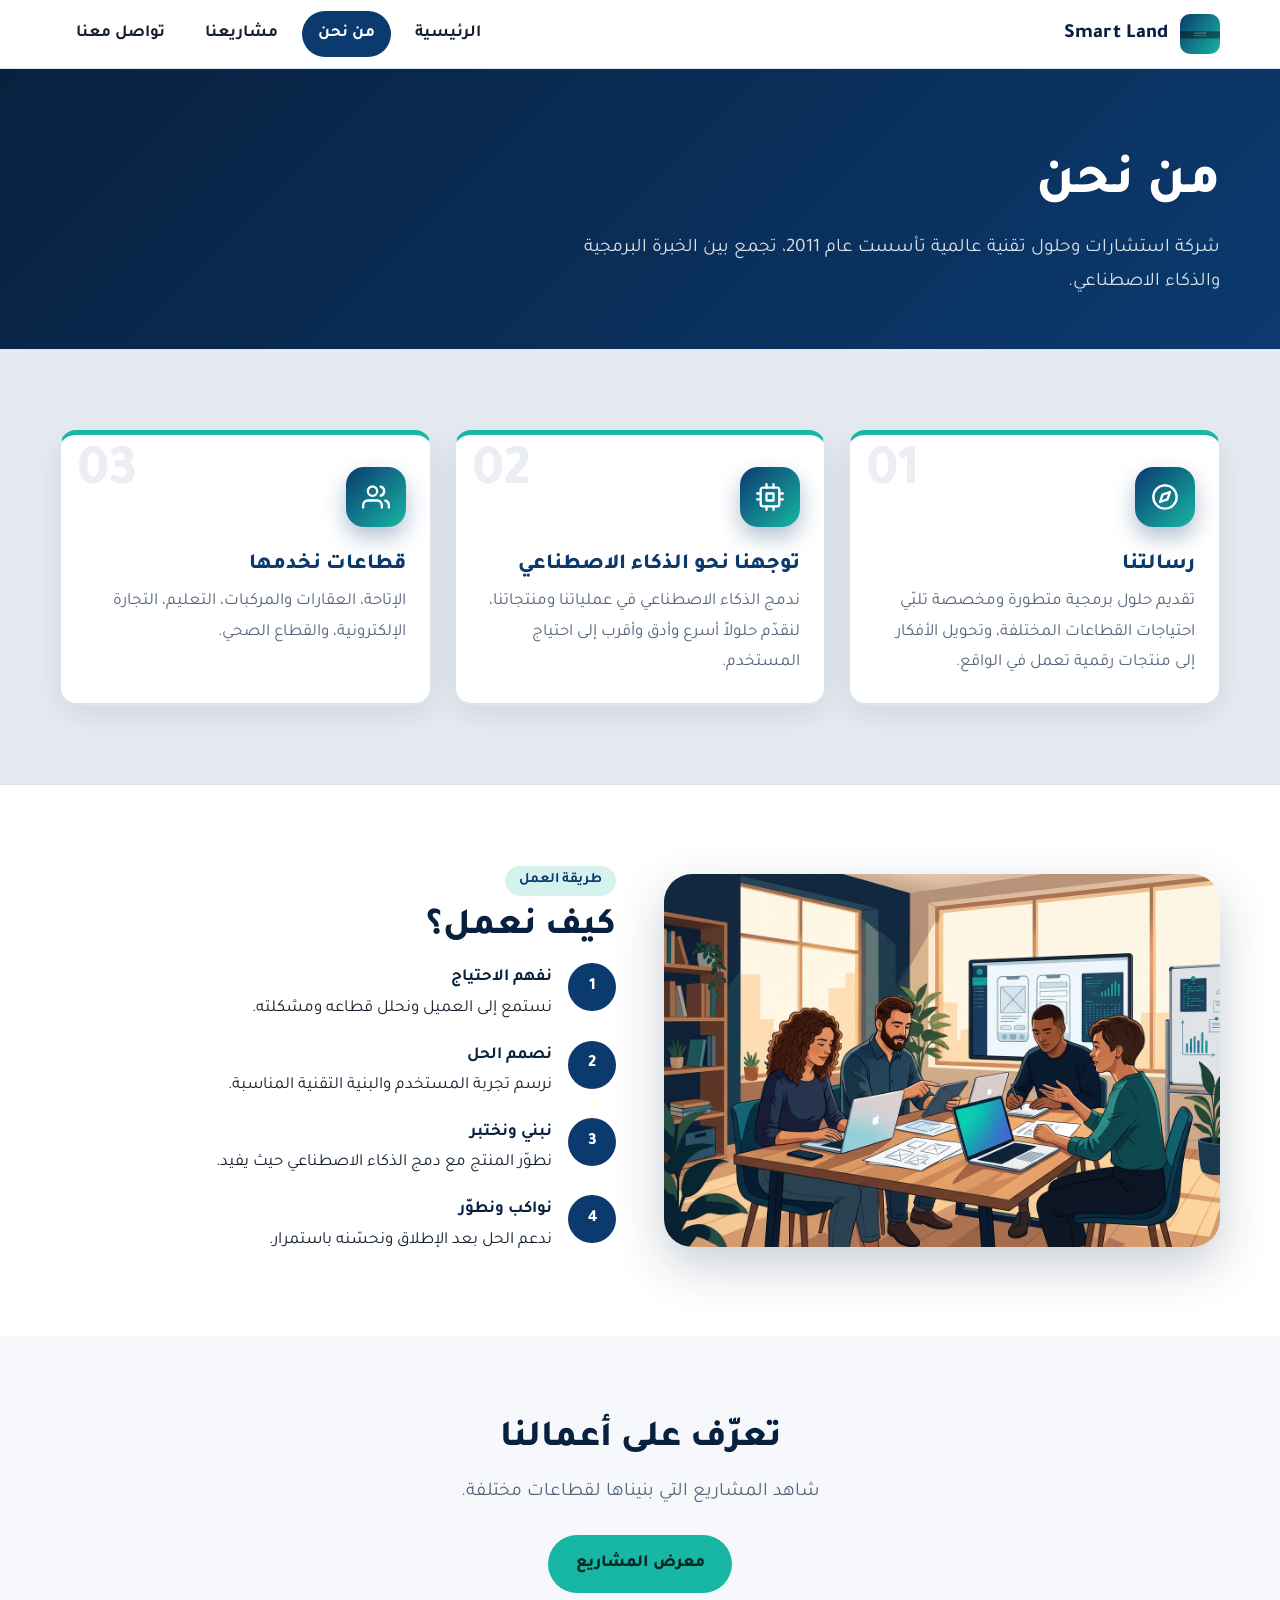
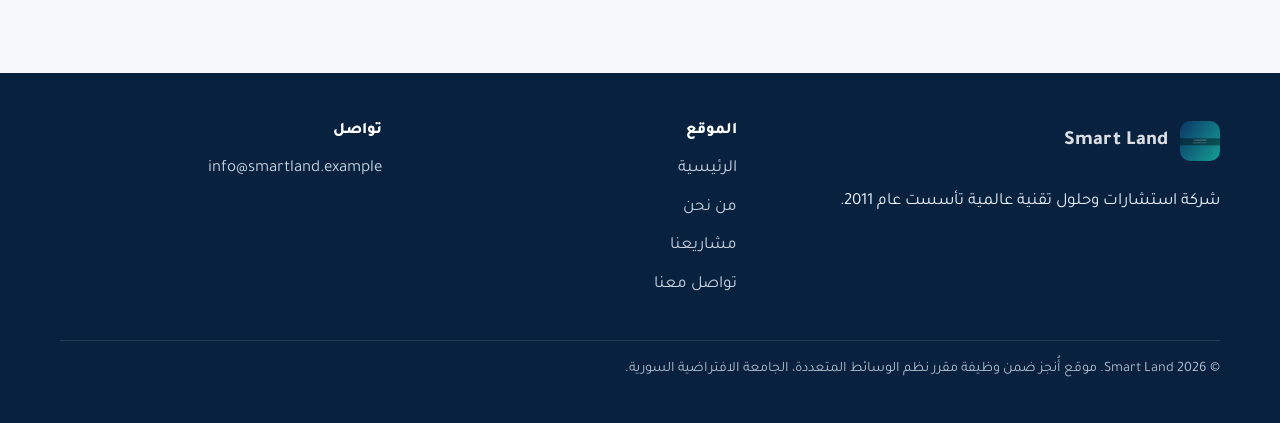
==== commit a814ba6b: "Update about.html" ====
--- a/about.html
+++ b/about.html
@@ -78,7 +78,7 @@
     <section class="section section--alt">
       <div class="container split">
         <!-- TODO[R4]: صورة معالجة للفريق أو لمكان العمل -->
-        <img class="reveal" src="assets/images/about-team.webp" width="1200" height="800" loading="lazy" alt="فريق Smart Land يناقش تصميم حل برمجي">
+        <img class="reveal" src="assets/images/about-team.jpg" width="1200" height="800" loading="lazy" alt="فريق Smart Land يناقش تصميم حل برمجي">
         <div class="reveal">
           <span class="eyebrow">طريقة العمل</span>
           <h2>كيف نعمل؟</h2>
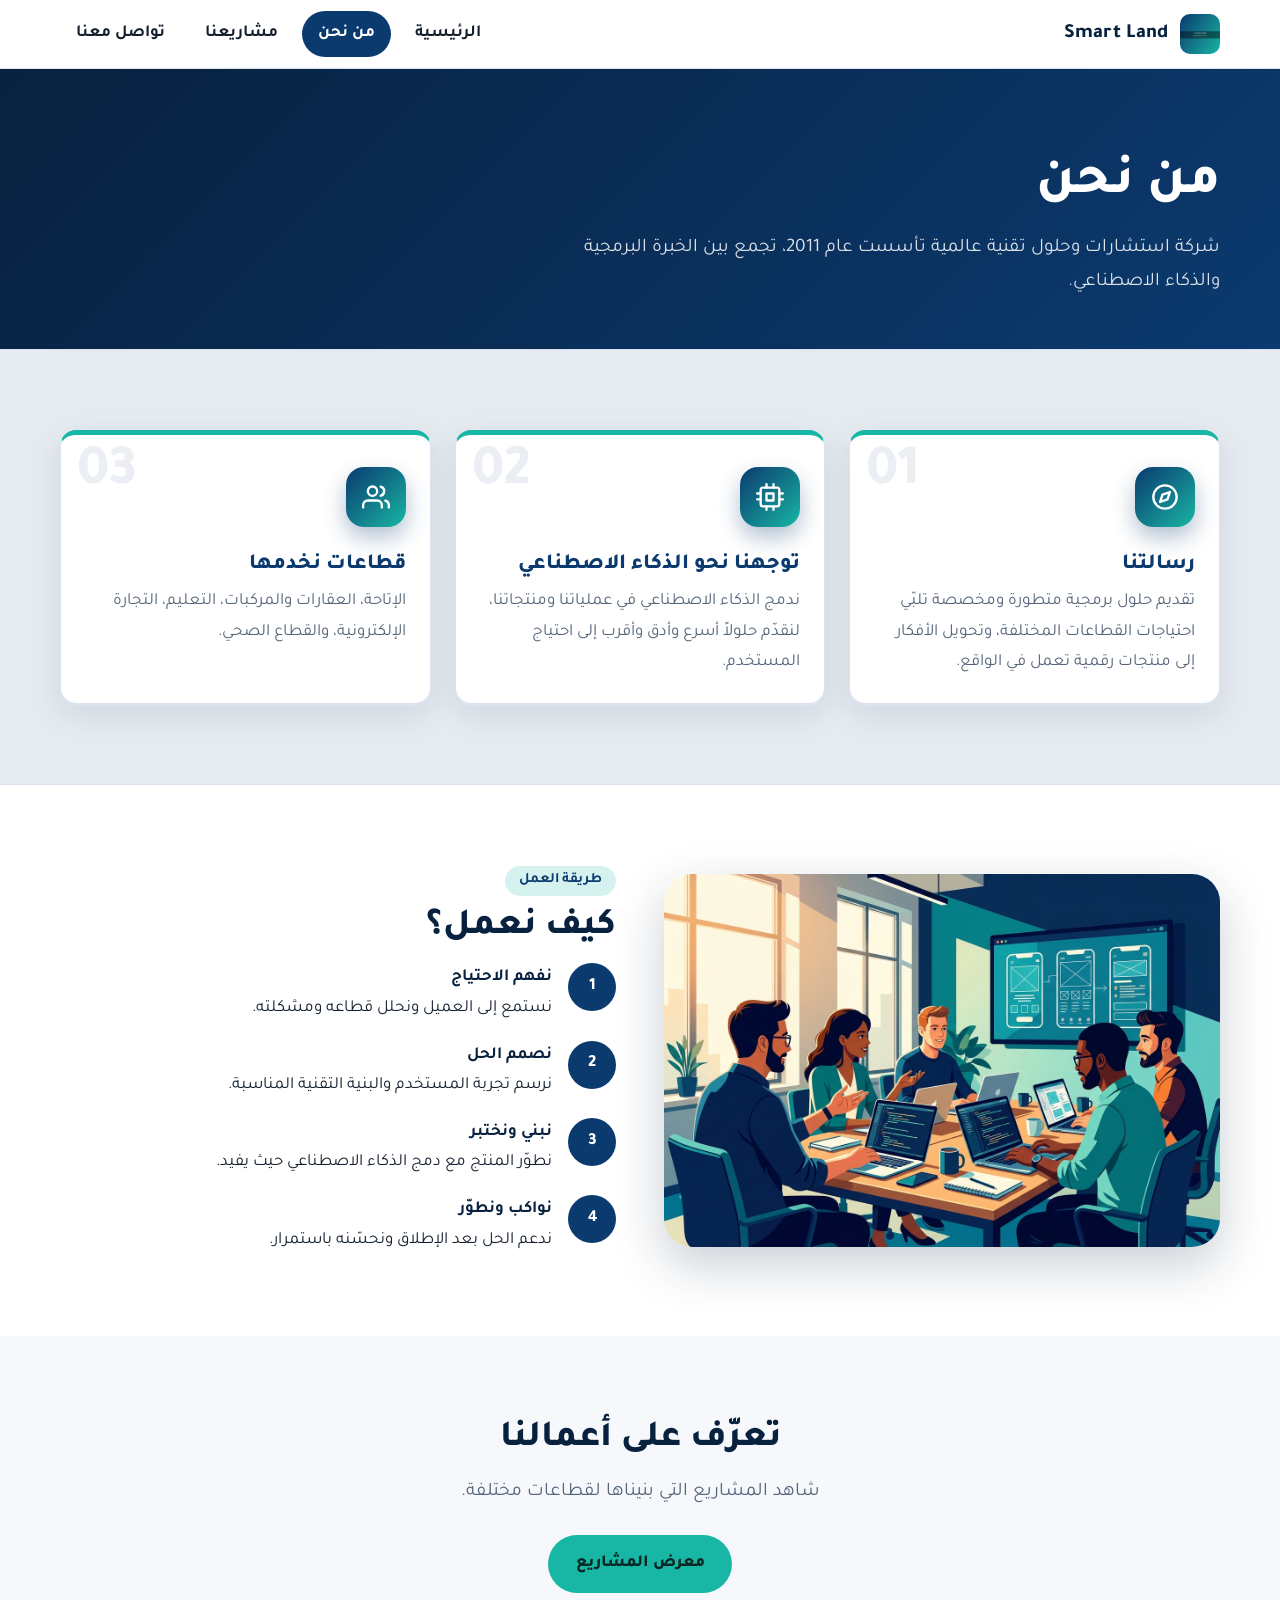
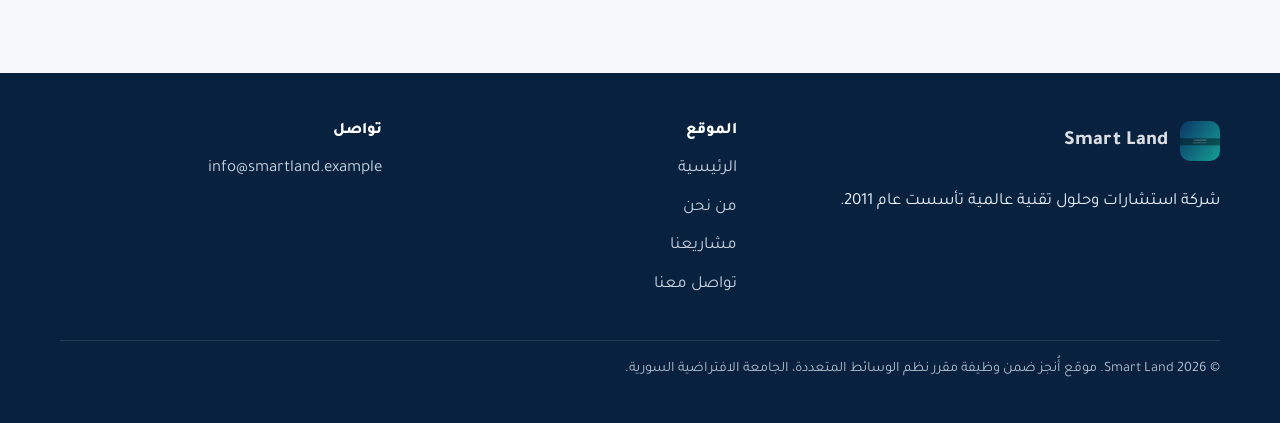
==== commit c63de703: "1" ====
--- a/about.html
+++ b/about.html
@@ -78,7 +78,7 @@
     <section class="section section--alt">
       <div class="container split">
         <!-- TODO[R4]: صورة معالجة للفريق أو لمكان العمل -->
-        <img class="reveal" src="assets/images/about-team.jpg" width="1200" height="800" loading="lazy" alt="فريق Smart Land يناقش تصميم حل برمجي">
+        <img class="reveal" src="assets/images/about-team1.jpg" width="1200" height="800" loading="lazy" alt="فريق Smart Land يناقش تصميم حل برمجي">
         <div class="reveal">
           <span class="eyebrow">طريقة العمل</span>
           <h2>كيف نعمل؟</h2>
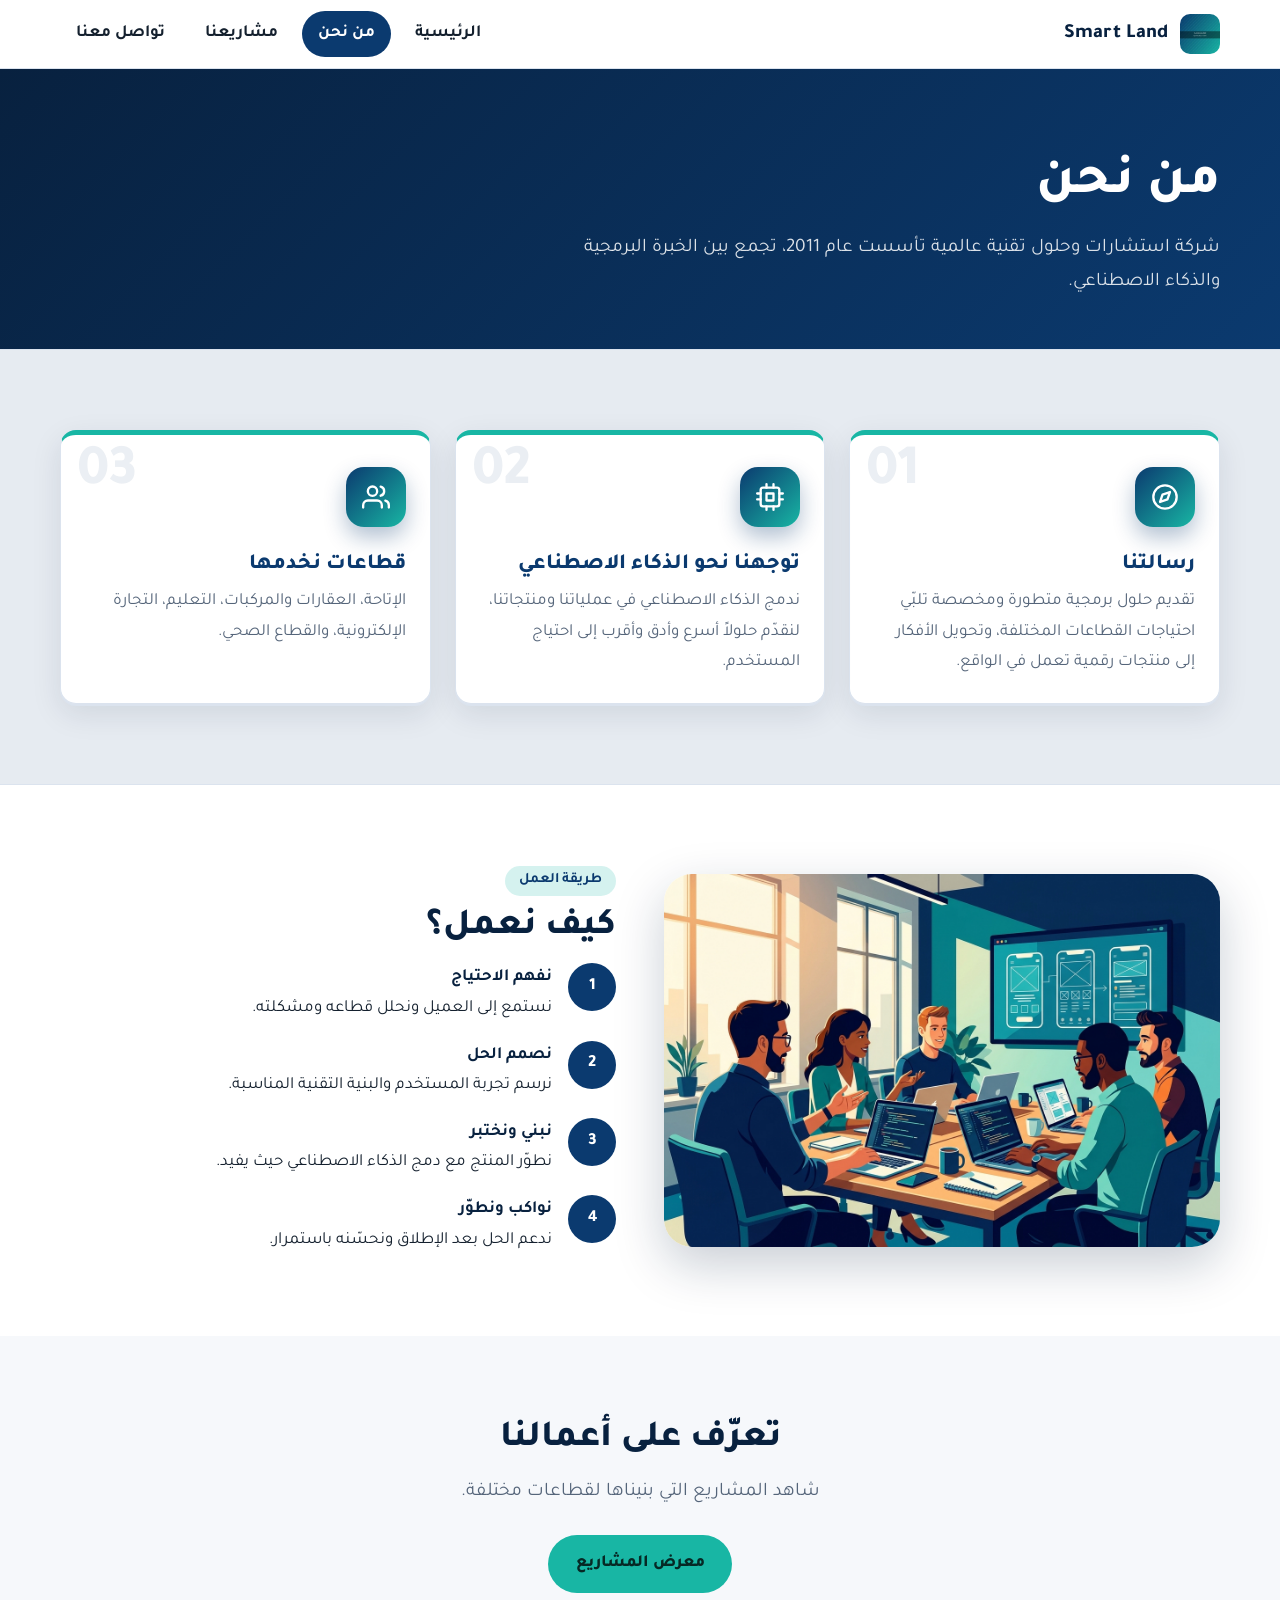
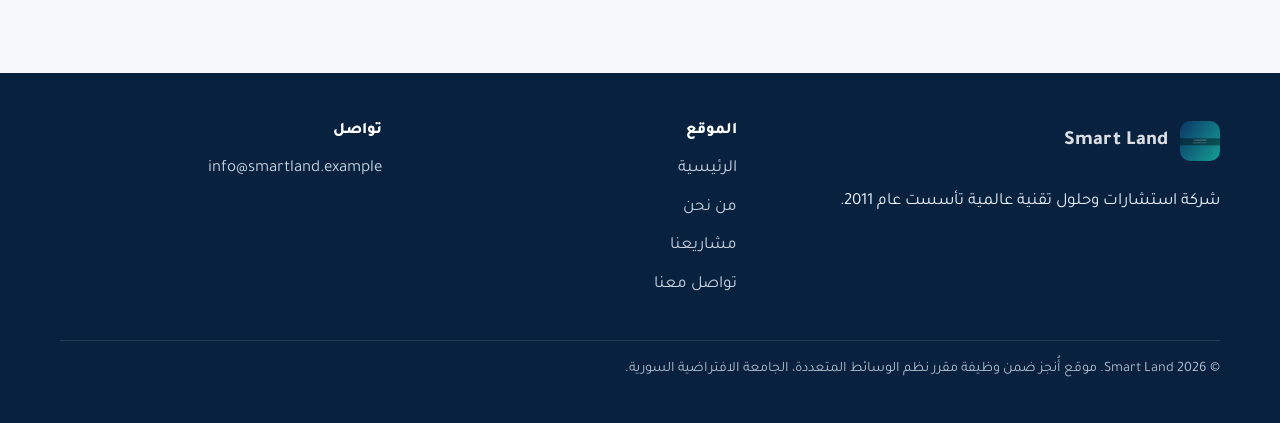
==== commit fb2aad28: "webp" ====
--- a/about.html
+++ b/about.html
@@ -78,7 +78,7 @@
     <section class="section section--alt">
       <div class="container split">
         <!-- TODO[R4]: صورة معالجة للفريق أو لمكان العمل -->
-        <img class="reveal" src="assets/images/about-team1.jpg" width="1200" height="800" loading="lazy" alt="فريق Smart Land يناقش تصميم حل برمجي">
+        <img class="reveal" src="assets/images/about-team1.webp" width="1200" height="800" loading="lazy" alt="فريق Smart Land يناقش تصميم حل برمجي">
         <div class="reveal">
           <span class="eyebrow">طريقة العمل</span>
           <h2>كيف نعمل؟</h2>
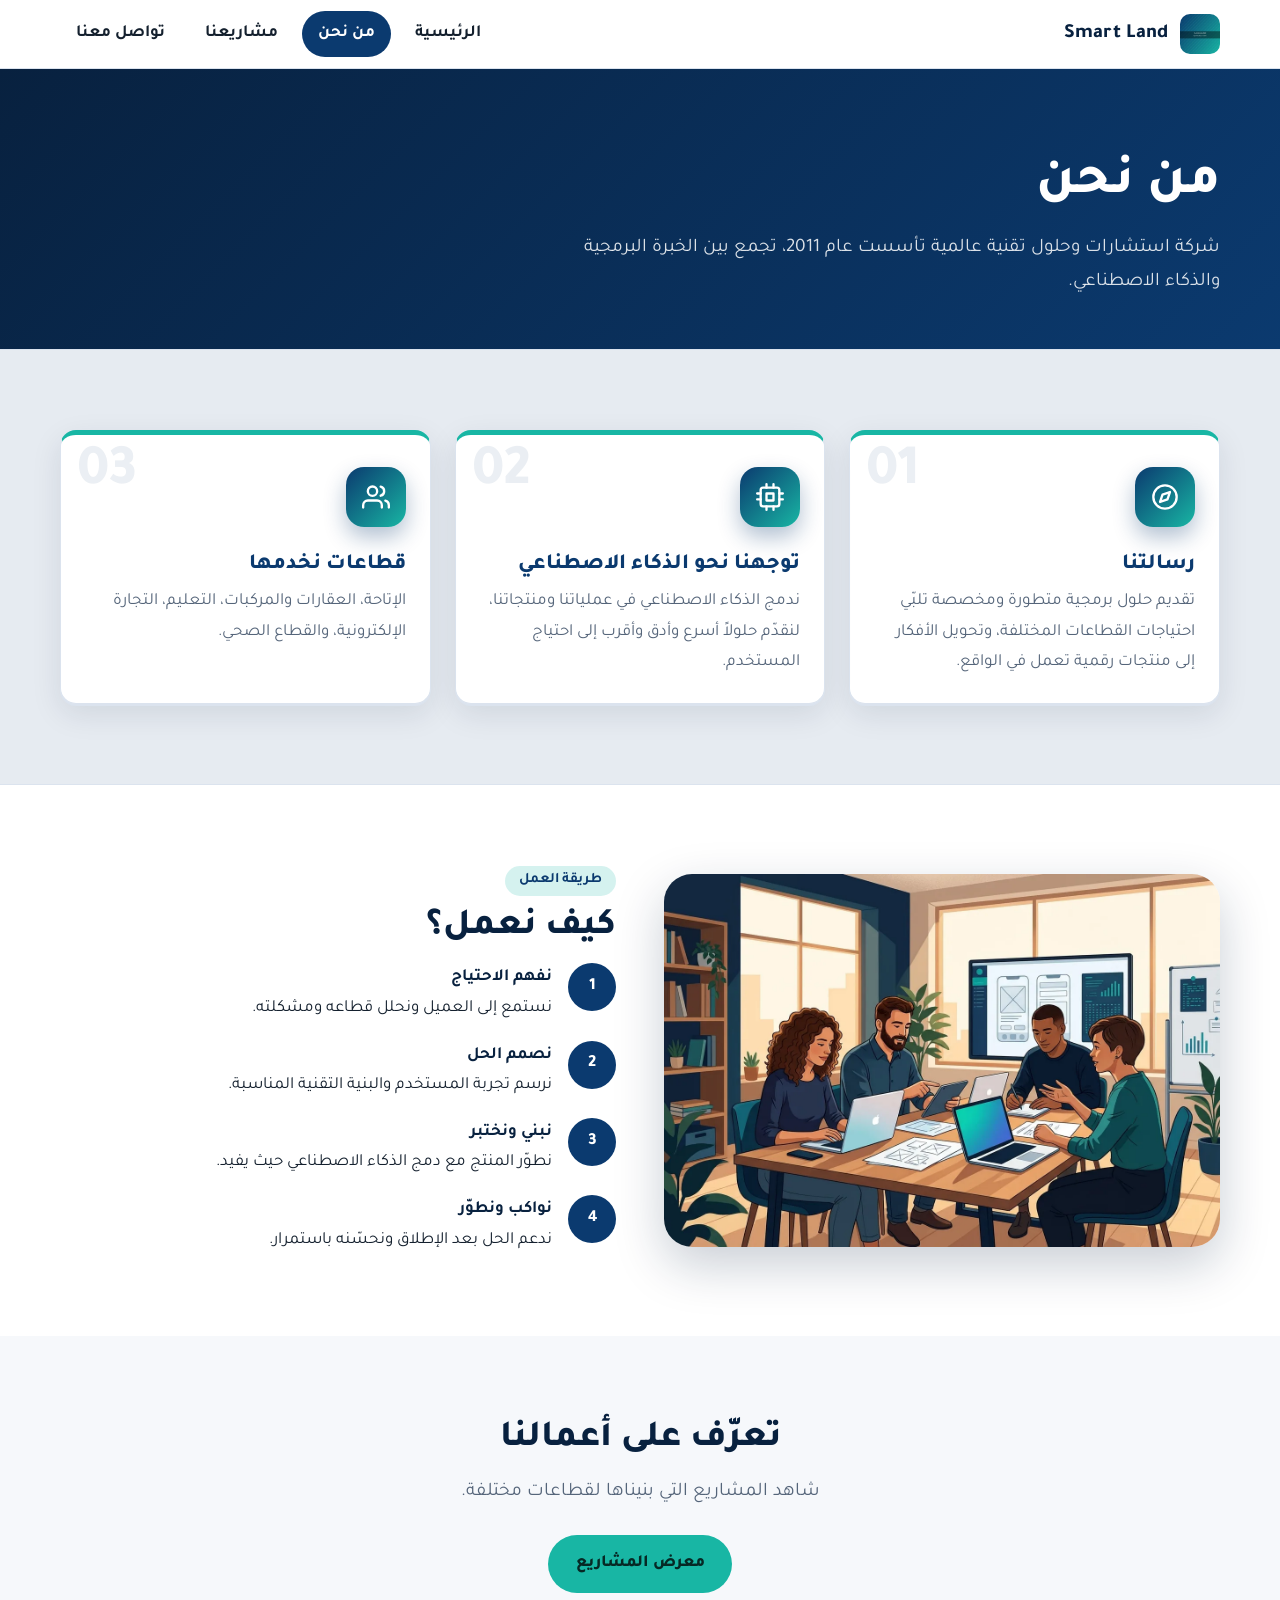
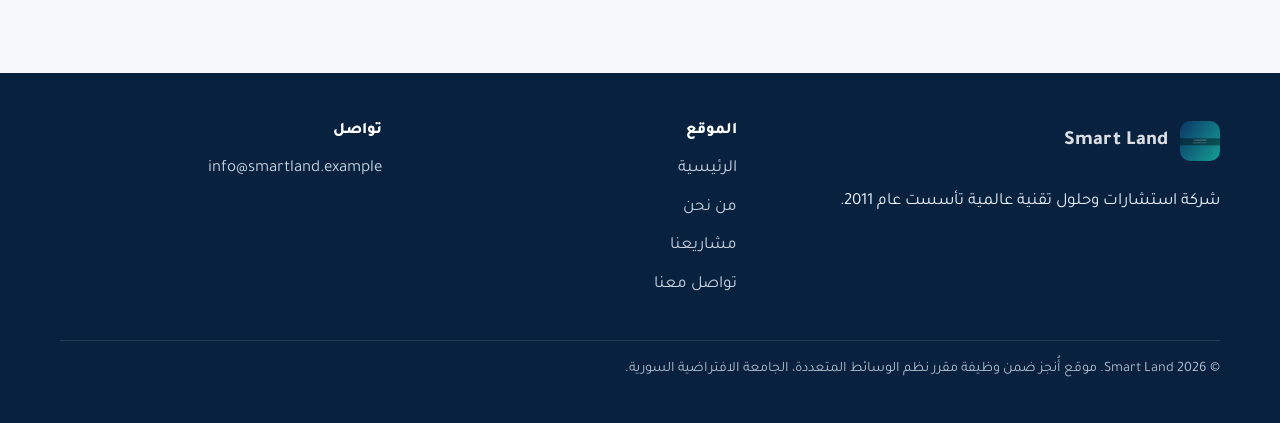
==== commit c7df265e: "file" ====
--- a/about.html
+++ b/about.html
@@ -78,7 +78,7 @@
     <section class="section section--alt">
       <div class="container split">
         <!-- TODO[R4]: صورة معالجة للفريق أو لمكان العمل -->
-        <img class="reveal" src="assets/images/about-team1.webp" width="1200" height="800" loading="lazy" alt="فريق Smart Land يناقش تصميم حل برمجي">
+        <img class="reveal" src="assets/images/about-team.webp" width="1200" height="800" loading="lazy" alt="رسم توضيحي مولّد بالذكاء الاصطناعي لفريق يناقش تصميم حل برمجي">
         <div class="reveal">
           <span class="eyebrow">طريقة العمل</span>
           <h2>كيف نعمل؟</h2>
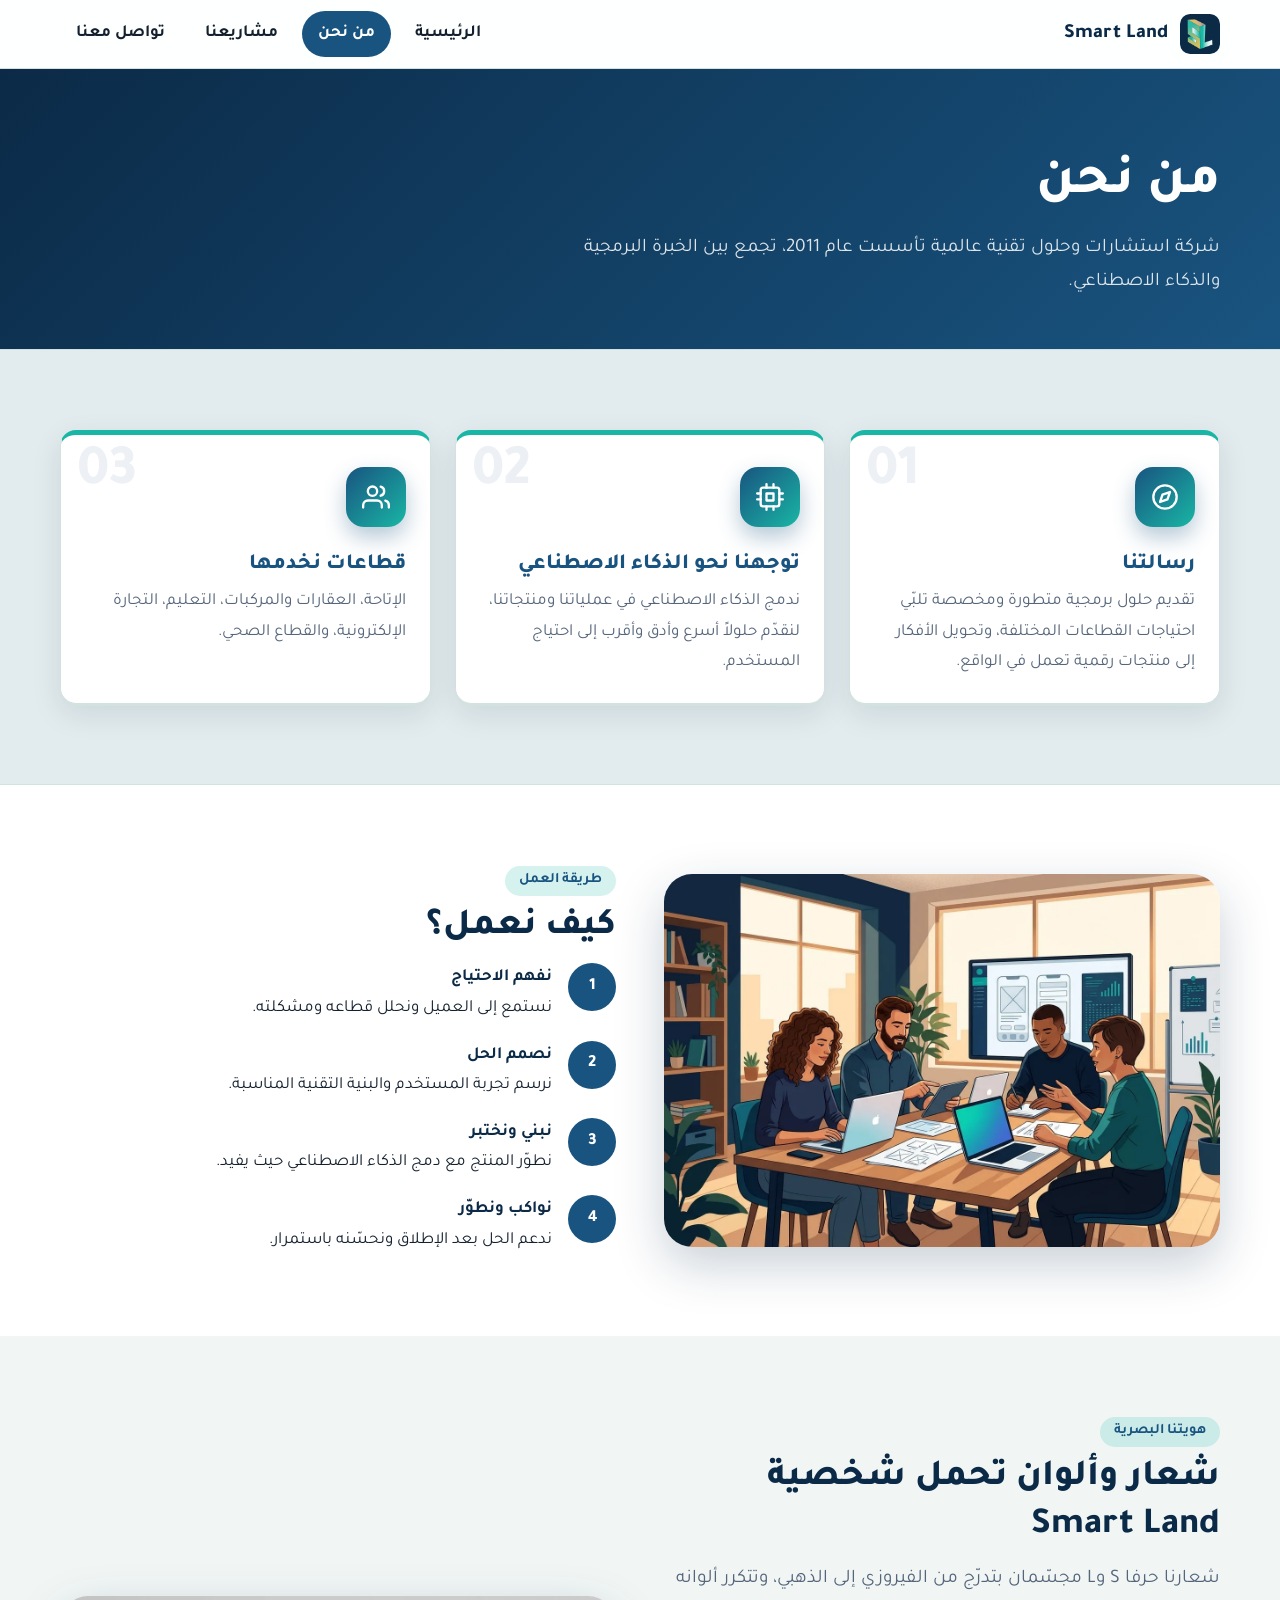
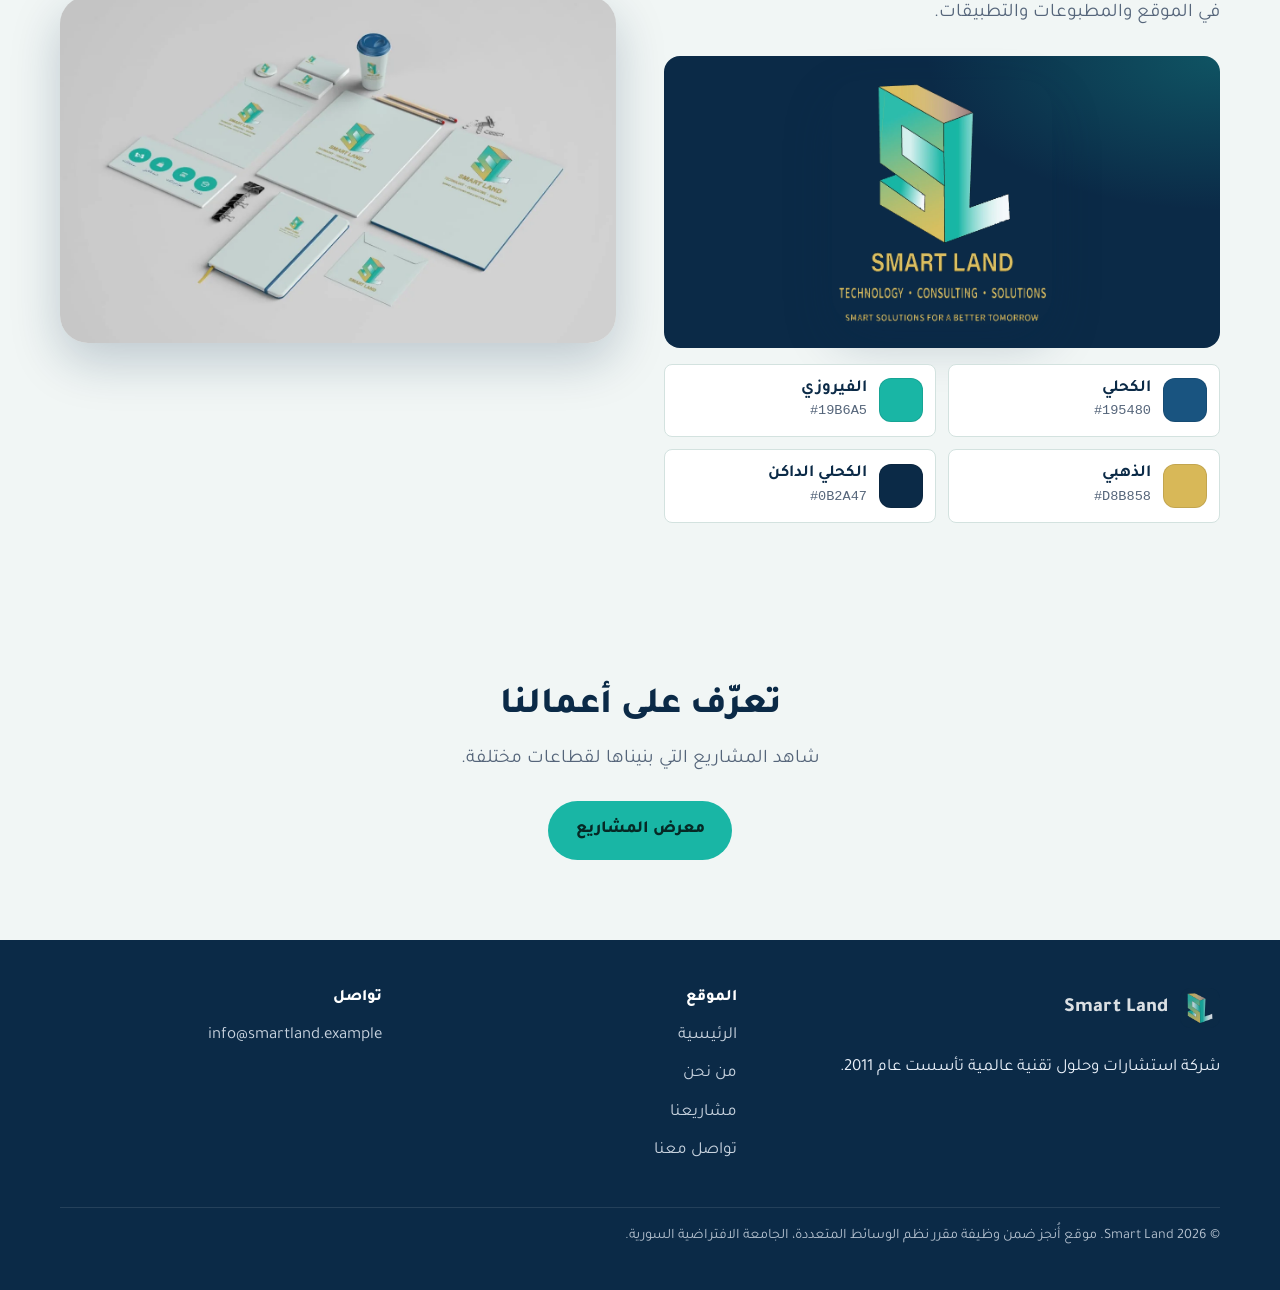
==== commit c34c82a8: "logo" ====
--- a/about.html
+++ b/about.html
@@ -93,6 +93,25 @@
       </div>
     </section>
 
+    <!-- ========== هويتنا البصرية (مواد R3) ========== -->
+    <section class="section">
+      <div class="container split">
+        <div class="reveal">
+          <span class="eyebrow">هويتنا البصرية</span>
+          <h2>شعار وألوان تحمل شخصية Smart Land</h2>
+          <p class="lead">شعارنا حرفا S وL مجسّمان بتدرّج من الفيروزي إلى الذهبي، وتتكرر ألوانه في الموقع والمطبوعات والتطبيقات.</p>
+          <div class="logo-panel"><img src="assets/images/logo-full.webp" width="510" height="565" loading="lazy" alt="شعار Smart Land: الحرفان S وL بتدرّج فيروزي وذهبي مع الاسم والشعار الفرعي"></div>
+          <ul class="swatches">
+            <li><span class="chip" style="--sw: var(--color-primary)"></span><span><strong>الكحلي</strong><code>#195480</code></span></li>
+            <li><span class="chip" style="--sw: var(--color-accent)"></span><span><strong>الفيروزي</strong><code>#19B6A5</code></span></li>
+            <li><span class="chip" style="--sw: var(--color-highlight)"></span><span><strong>الذهبي</strong><code>#D8B858</code></span></li>
+            <li><span class="chip" style="--sw: var(--color-dark)"></span><span><strong>الكحلي الداكن</strong><code>#0B2A47</code></span></li>
+          </ul>
+        </div>
+        <img class="reveal" src="assets/images/identity-mockup.webp" width="1280" height="800" loading="lazy" alt="نموذج للمطبوعات المؤسسية: ملفات ومغلفات ودفتر وكوب وبطاقات أعمال تحمل شعار Smart Land">
+      </div>
+    </section>
+
     <section class="section cta">
       <div class="container reveal">
         <h2>تعرّف على أعمالنا</h2>
--- a/css/tokens.css
+++ b/css/tokens.css
@@ -1,25 +1,25 @@
 /* ==========================================================================
    tokens.css — هوية Smart Land (المتغيرات فقط)
-   TODO[R3]: استبدل القيم أدناه بقيم دليل الهوية المعتمد. لا تغيّر أسماء المتغيرات.
+   قيم الهوية مأخوذة من ملفات R3 (تُراجَع قبل الاعتماد النهائي). لا تغيّر أسماء المتغيرات.
    باقي ملفات CSS تقرأ من هنا فقط، فتغيير هذا الملف يغيّر مظهر الموقع كله.
    ========================================================================== */
 
 :root {
-  /* الألوان (قيم مؤقتة حتى اعتماد الهوية) */
-  --color-primary: #0b3a6f;
+  /* الألوان (من ملفات هوية R3) */
+  --color-primary: #195480;
   --color-primary-contrast: #ffffff;
-  --color-accent: #18b6a4;
+  --color-accent: #19b6a5;
   --color-accent-contrast: #062925;
-  --color-highlight: #f2a93b;
+  --color-highlight: #d8b858;
 
-  --color-bg: #f6f8fb;
+  --color-bg: #f1f6f5;
   --color-surface: #ffffff;
-  --color-dark: #08213f;
+  --color-dark: #0b2a47;
   --color-dark-contrast: #eaf1fa;
 
   --color-text: #14202e;
   --color-text-muted: #55657a;
-  --color-border: #dbe3ee;
+  --color-border: #d3e2df;
 
   /* الخطوط (Tajawal تُحمَّل من Google Fonts في رأس كل صفحة) */
   --font-body: "Tajawal", "Segoe UI", Tahoma, Arial, sans-serif;
@@ -29,8 +29,8 @@
   --radius-sm: 8px;
   --radius: 16px;
   --radius-lg: 28px;
-  --shadow: 0 10px 30px rgba(8, 33, 63, 0.10);
-  --shadow-strong: 0 18px 50px rgba(8, 33, 63, 0.22);
+  --shadow: 0 10px 30px rgba(11, 42, 71, 0.10);
+  --shadow-strong: 0 18px 50px rgba(11, 42, 71, 0.22);
 
   /* المسافات والعرض */
   --space-1: 0.25rem;
--- a/css/components.css
+++ b/css/components.css
@@ -630,3 +630,45 @@
   .section--cards .card:hover,
   .section--cards .card:hover .icon { transform: none; }
 }
+
+/* ---------- هويتنا البصرية (صفحة من نحن) ---------- */
+.logo-panel {
+  display: grid;
+  place-items: center;
+  padding: var(--space-5);
+  margin-block: var(--space-5) 0;
+  background:
+    radial-gradient(420px 220px at 100% 0%, color-mix(in srgb, var(--color-accent) 30%, transparent), transparent 70%),
+    var(--color-dark);
+  border-radius: var(--radius);
+}
+.logo-panel img { width: min(220px, 70%); height: auto; }
+.swatches {
+  list-style: none;
+  padding: 0;
+  margin: var(--space-4) 0 0;
+  display: grid;
+  grid-template-columns: repeat(2, minmax(0, 1fr));
+  gap: var(--space-3);
+}
+.swatches li {
+  display: flex;
+  align-items: center;
+  gap: var(--space-3);
+  padding: var(--space-3);
+  background: var(--color-surface);
+  border: 1px solid var(--color-border);
+  border-radius: var(--radius-sm);
+  line-height: 1.4;
+}
+.swatches .chip {
+  flex: none;
+  width: 44px;
+  height: 44px;
+  border-radius: 12px;
+  background: var(--sw);
+  box-shadow: inset 0 0 0 1px rgba(0, 0, 0, 0.1);
+}
+.swatches strong { display: block; color: var(--color-dark); }
+.swatches code { direction: ltr; unicode-bidi: isolate; font-size: 0.85rem; color: var(--color-text-muted); }
+@media (max-width: 520px) { .swatches { grid-template-columns: 1fr; } }
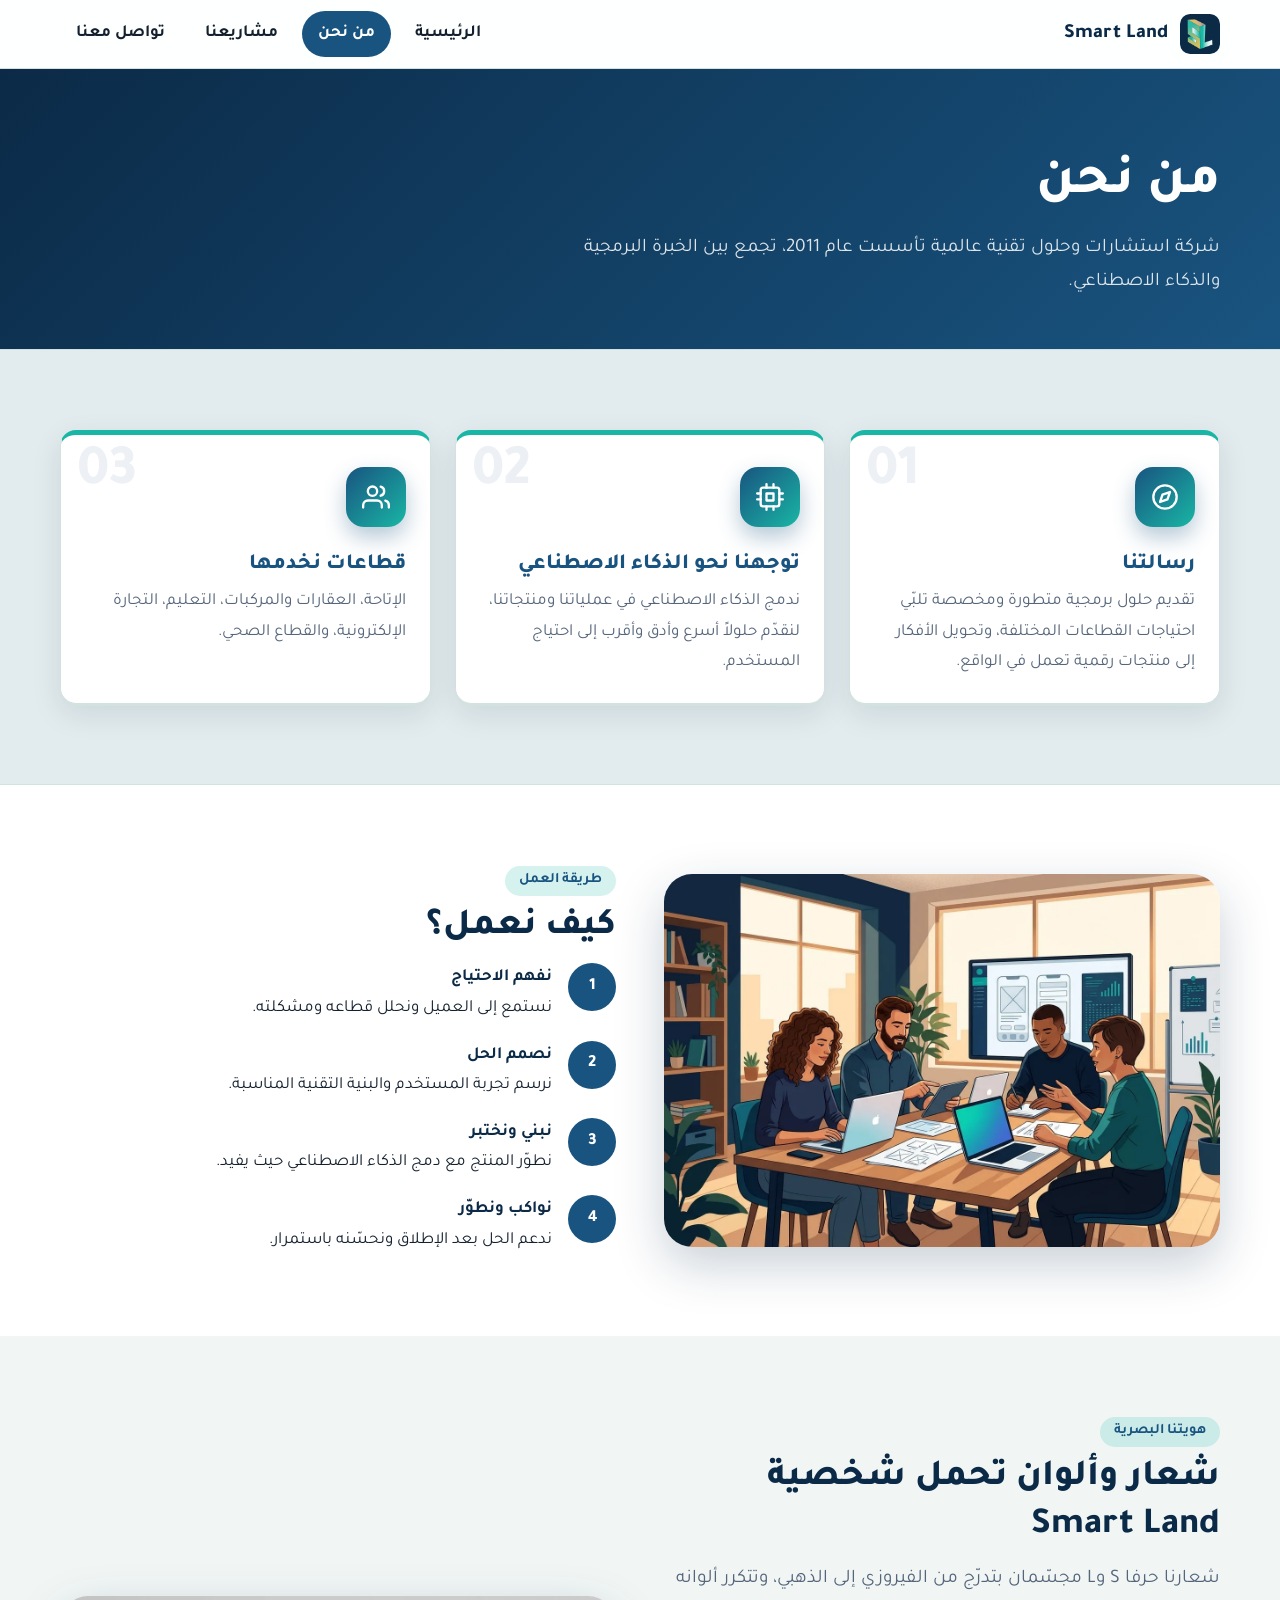
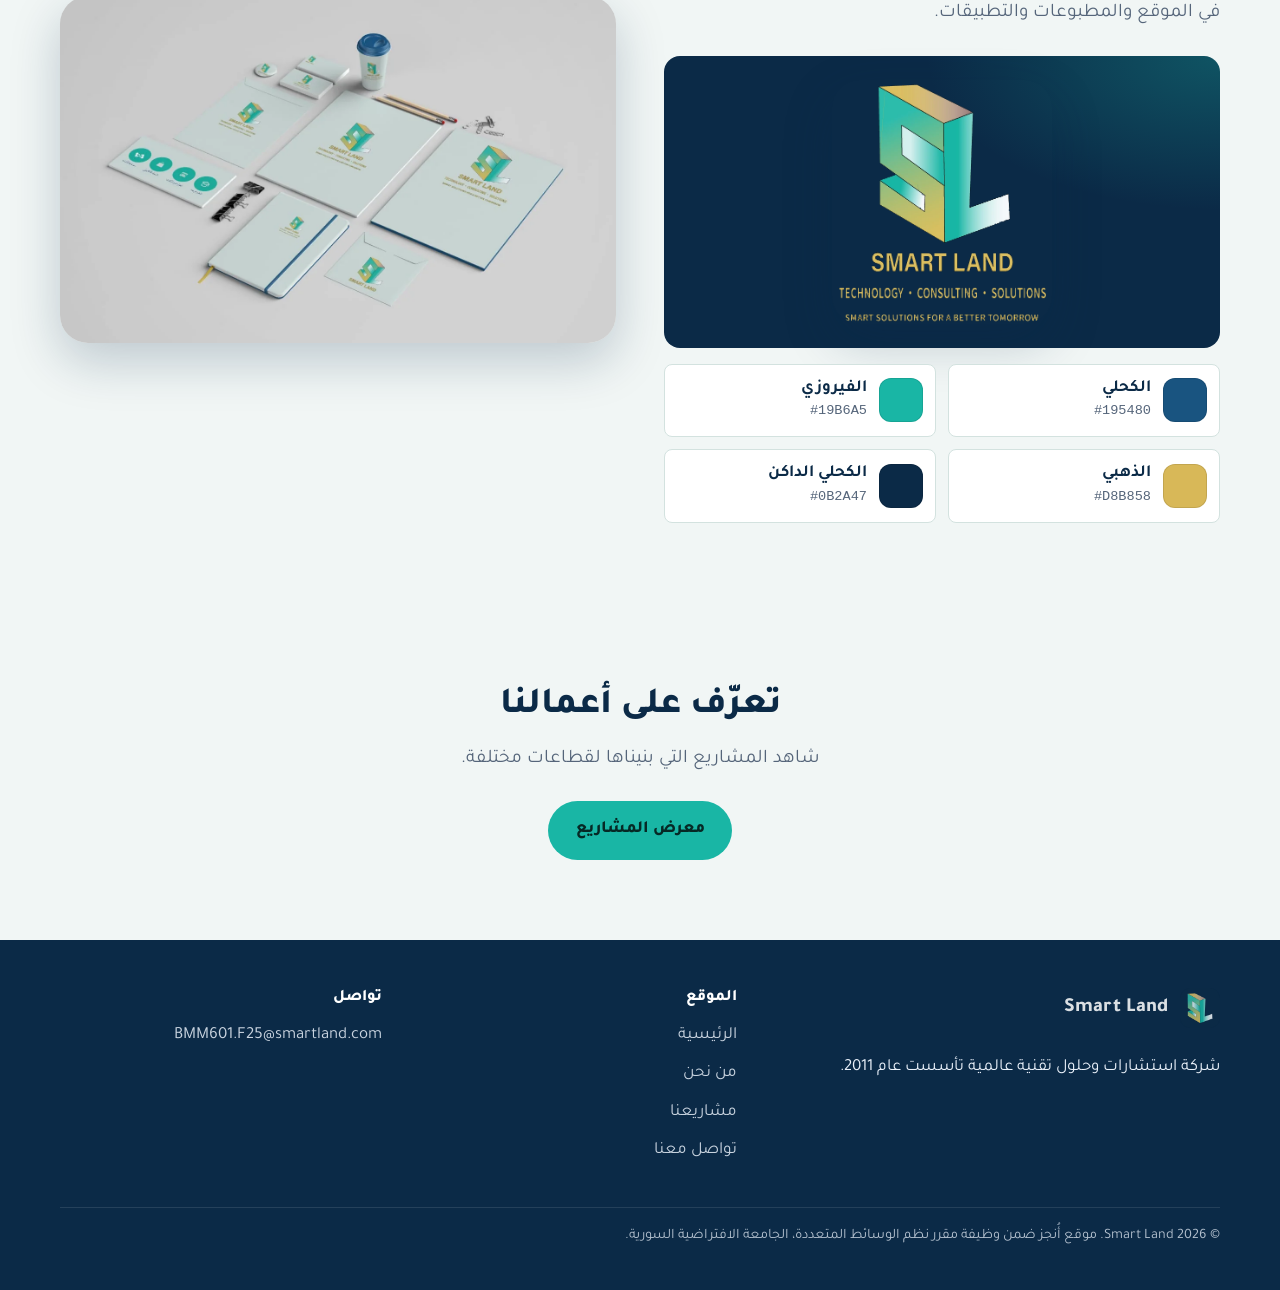
==== commit fca7e1bf: "3" ====
--- a/about.html
+++ b/about.html
@@ -52,8 +52,6 @@
     <!-- ========== الرسالة والتوجهات ========== -->
     <section class="section section--cards">
       <div class="container">
-        <!-- TODO[R2]: أكمل الصفحة بحسب تصميم R3 وأضف أقسامك الخاصة بنفس الأصناف -->
-        <!-- TODO[R7]: نصوص هذا القسم مسودة مبنية على نص الوظيفة؛ راجعها وأضف محتوى موثَّق -->
         <div class="grid">
           <article class="card reveal">
             <span class="icon"><svg aria-hidden="true"><use href="#i-compass"/></svg></span>
@@ -77,12 +75,10 @@
     <!-- ========== الصورة + كيف نعمل ========== -->
     <section class="section section--alt">
       <div class="container split">
-        <!-- TODO[R4]: صورة معالجة للفريق أو لمكان العمل -->
         <img class="reveal" src="assets/images/about-team.webp" width="1200" height="800" loading="lazy" alt="رسم توضيحي مولّد بالذكاء الاصطناعي لفريق يناقش تصميم حل برمجي">
         <div class="reveal">
           <span class="eyebrow">طريقة العمل</span>
           <h2>كيف نعمل؟</h2>
-          <!-- TODO[R7]: تحقق من هذه الخطوات وعدّلها لتناسب ما تعتمده الشركة فعلاً -->
           <ol class="steps">
             <li><div><strong>نفهم الاحتياج</strong>نستمع إلى العميل ونحلل قطاعه ومشكلته.</div></li>
             <li><div><strong>نصمم الحل</strong>نرسم تجربة المستخدم والبنية التقنية المناسبة.</div></li>
@@ -139,7 +135,7 @@
         </nav>
         <div>
           <h3>تواصل</h3>
-          <ul><li><a href="mailto:info@smartland.example">info@smartland.example</a></li></ul>
+          <ul><li><a href="mailto:BMM601.F25@smartland.com">BMM601.F25@smartland.com</a></li></ul>
         </div>
       </div>
       <p class="footer-note">© <span data-year>2026</span> Smart Land. موقع أُنجز ضمن وظيفة مقرر نظم الوسائط المتعددة، الجامعة الافتراضية السورية.</p>
